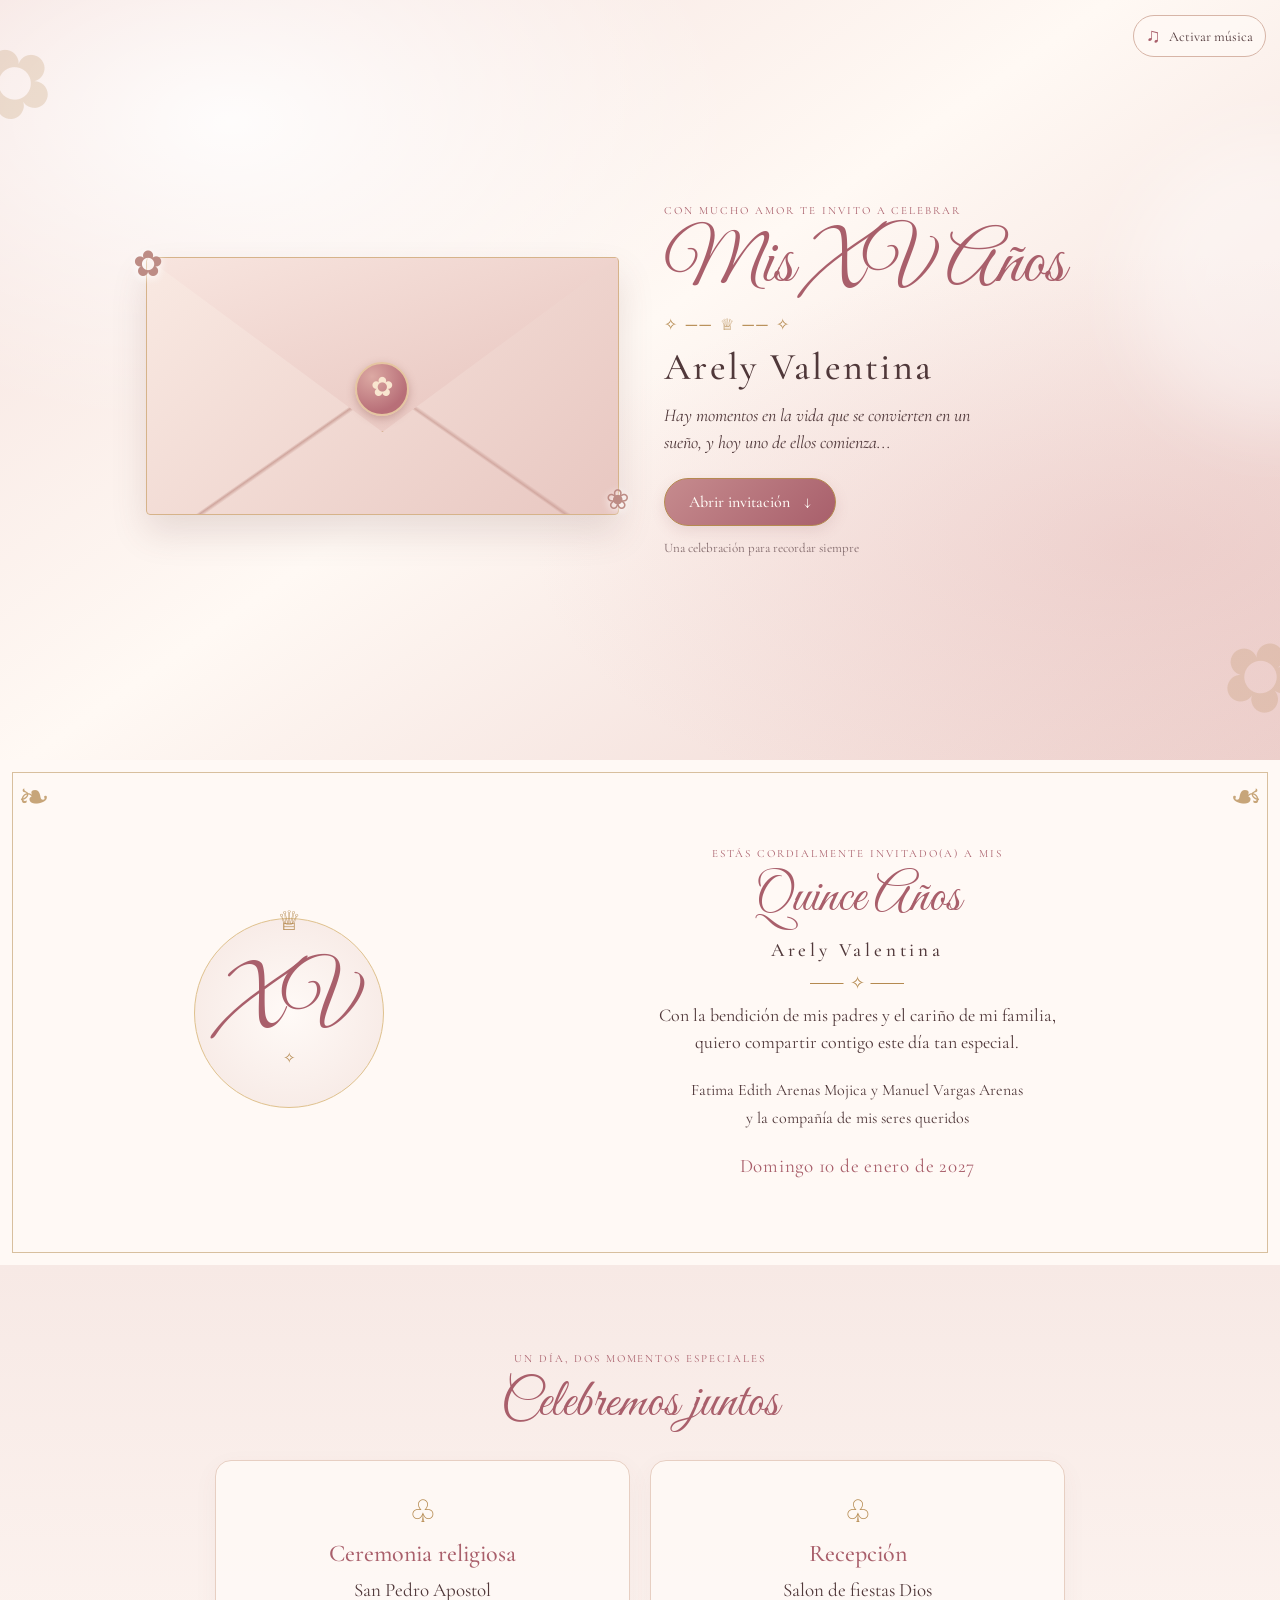
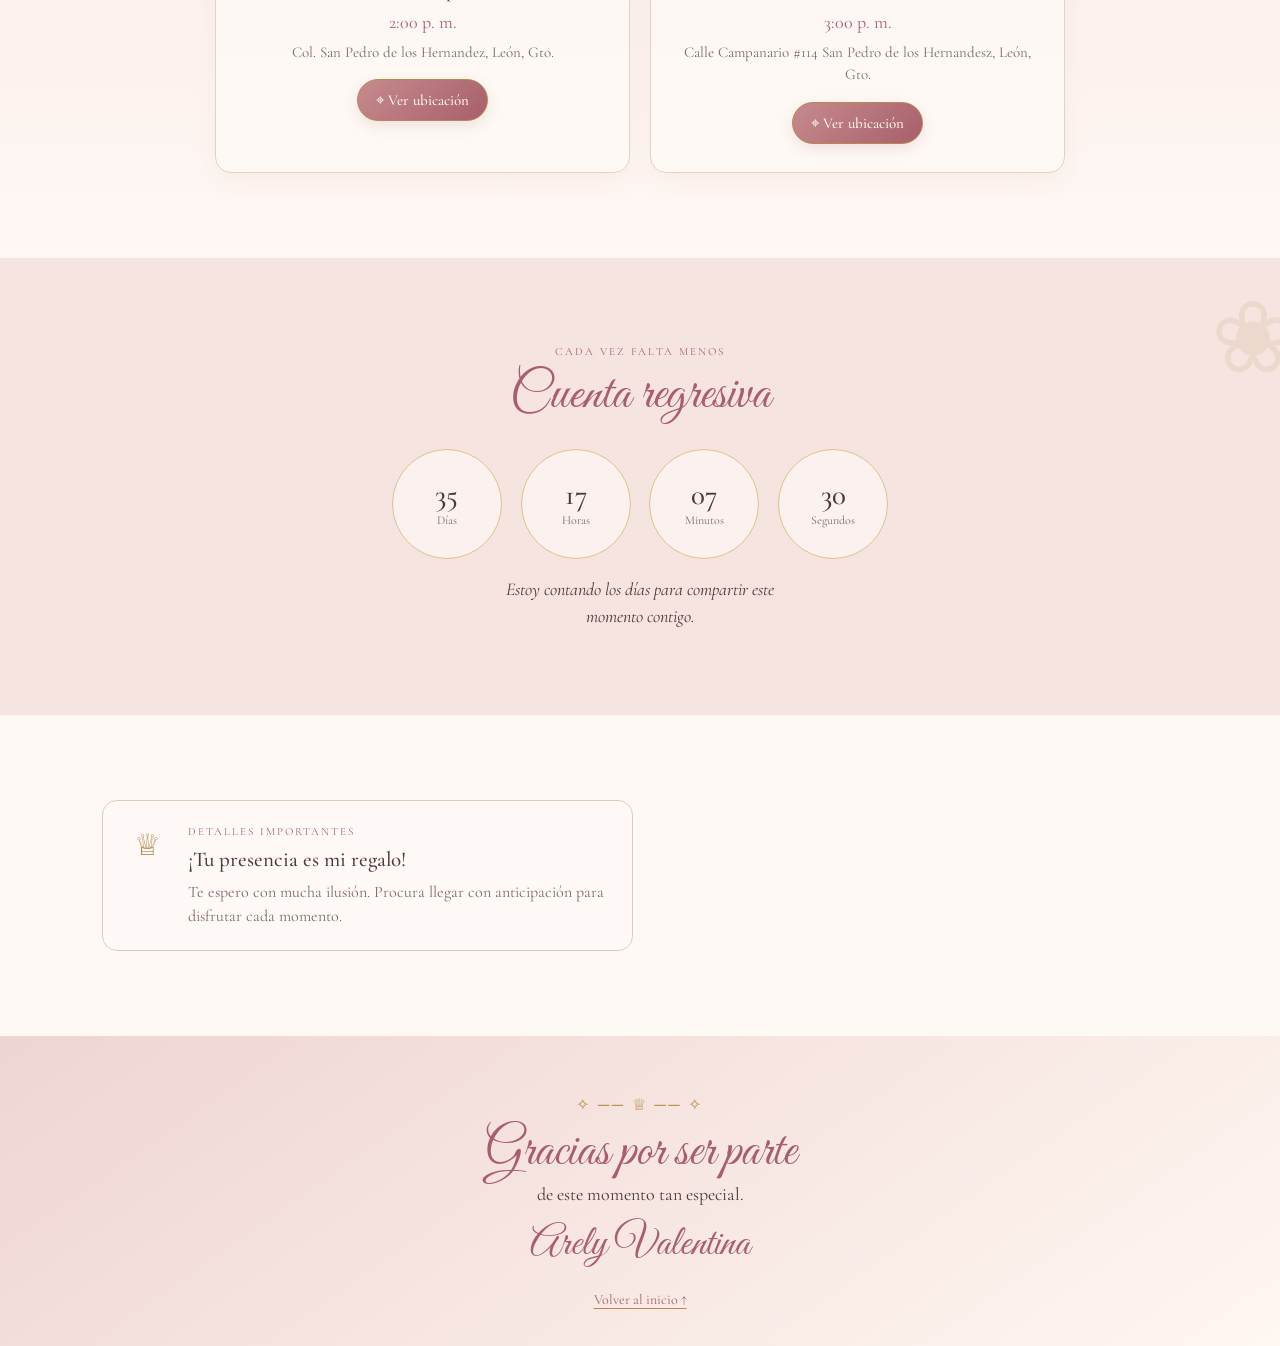
==== index.html @ 624e5a38 "xv arely1" ====
<!doctype html>
<html lang="es">
<head>
  <meta charset="utf-8">
  <meta name="viewport" content="width=device-width, initial-scale=1">
  <meta name="theme-color" content="#f7ece8">
  <meta name="description" content="Una invitación especial para celebrar mis XV años.">
  <title>Mis XV Años | Valentina</title>
  <link rel="preconnect" href="https://fonts.googleapis.com">
  <link rel="preconnect" href="https://fonts.gstatic.com" crossorigin>
  <link href="https://fonts.googleapis.com/css2?family=Cormorant+Garamond:wght@400;500;600&family=Great+Vibes&display=swap" rel="stylesheet">
  <link rel="stylesheet" href="styles.css">
</head>
<body>
  <main>
    <section class="hero" id="inicio">
      <div class="hero-glow"></div>
      <div class="envelope-wrap" aria-hidden="true">
        <div class="envelope">
          <div class="envelope-flap"></div>
          <div class="wax-seal">✿</div>
        </div>
        <span class="flower flower-one">✿</span>
        <span class="flower flower-two">❀</span>
      </div>

      <div class="hero-copy">
        <p class="eyebrow">CON MUCHO AMOR TE INVITO A CELEBRAR</p>
        <p class="script-title">Mis XV Años</p>
        <div class="ornament">✧ ── ♕ ── ✧</div>
        <h1 data-field="nombre">Arely Valentina</h1>
        <p class="intro">Hay momentos en la vida que se convierten en un sueño, y hoy uno de ellos comienza...</p>
        <button class="primary-button" id="openInvitation" type="button">Abrir invitación <span>↓</span></button>
        <p class="tiny-note">Una celebración para recordar siempre</p>
      </div>
      <button class="music-toggle" id="musicToggle" type="button" aria-pressed="false">
        <span class="music-icon" aria-hidden="true">♫</span>
        <span class="music-label">Activar música</span>
      </button>
      <audio id="invitationAudio" preload="none">
        <source src="assets/tu-sangre-en-mi-cuerpo.mp3" type="audio/mpeg">
      </audio>
    </section>

    <section class="invitation section-pad" id="invitacion">
      <div class="corner corner-left">❧</div><div class="corner corner-right">❧</div>
      <div class="monogram" aria-hidden="true"><span>XV</span><small>✧</small></div>
      <div class="invitation-copy">
        <p class="eyebrow">ESTÁS CORDIALMENTE INVITADO(A) A MIS</p>
        <p class="script-heading">Quince Años</p>
        <h2 data-field="nombre">Arely Valentina</h2>
        <div class="gold-line"></div>
        <p class="body-copy">Con la bendición de mis padres y el cariño de mi familia, quiero compartir contigo este día tan especial.</p>
        <p class="family-line"><span data-field="padres">Manuel Vargas Arenas y Fatima Edith Arenas Mojica</span></p>
        <p class="family-line">y la compañía de mis seres queridos</p>
        <p class="event-date" data-field="fechaLarga">Domingo 10 de enero de 2027</p>
      </div>
    </section>

    <section class="details section-pad" id="detalles">
      <p class="eyebrow">UN DÍA, DOS MOMENTOS ESPECIALES</p>
      <p class="script-heading">Celebremos juntos</p>
      <div class="detail-grid">
        <article class="detail-card">
          <div class="detail-icon" aria-hidden="true">♧</div>
          <h3>Ceremonia religiosa</h3>
          <p class="place-name" data-field="iglesia">San Pedro Apostol</p>
          <p class="detail-time" data-field="horaIglesia">2:00 p. m.</p>
          <p class="address" data-field="direccionIglesia">Col. San Pedro de los Hernández</p>
          <a class="map-button" data-map="iglesia" href="https://maps.google.com/" target="_blank" rel="noopener">⌖ Ver ubicación</a>
        </article>
        <div class="vertical-divider" aria-hidden="true"></div>
        <article class="detail-card">
          <div class="detail-icon" aria-hidden="true">♧</div>
          <h3>Recepción</h3>
          <p class="place-name" data-field="salon">Nombre del salón</p>
          <p class="detail-time" data-field="horaSalon">3:00 p. m.</p>
          <p class="address" data-field="direccionSalon">Calle Campanario #114 San Pedro de los Hernández</p>
          <a class="map-button" data-map="salon" href="https://maps.google.com/" target="_blank" rel="noopener">⌖ Ver ubicación</a>
        </article>
      </div>
    </section>

    <section class="countdown-section section-pad" id="cuenta">
      <div class="countdown-flower" aria-hidden="true">❀</div>
      <p class="eyebrow">CADA VEZ FALTA MENOS</p>
      <p class="script-heading">Cuenta regresiva</p>
      <div class="countdown" aria-label="Cuenta regresiva">
        <div><strong id="days">00</strong><span>Días</span></div>
        <div><strong id="hours">00</strong><span>Horas</span></div>
        <div><strong id="minutes">00</strong><span>Minutos</span></div>
        <div><strong id="seconds">00</strong><span>Segundos</span></div>
      </div>
      <p class="countdown-message" id="countdownMessage">Estoy contando los días para compartir este momento contigo.</p>
    </section>

    <section class="dress-code section-pad" id="importante">
      <div class="dress-card">
        <div class="dress-icon" aria-hidden="true">♕</div>
       
        <div>
          <p class="eyebrow">DETALLES IMPORTANTES</p>
          <h2>¡Tu presencia es mi regalo!</h2>
          <p>Te espero con mucha ilusión. Procura llegar con anticipación para disfrutar cada momento.</p>
        </div>
      </div>
    </section>

    <footer class="closing">
      <div class="ornament">✧ ── ♕ ── ✧</div>
      <p class="script-heading">Gracias por ser parte</p>
      <p>de este momento tan especial.</p>
      <p class="footer-name" data-field="nombre">Arely Valentina</p>
      <a href="#inicio" class="back-top">Volver al inicio ↑</a>
    </footer>
  </main>
  <script src="datos.js"></script>
  <script src="script.js"></script>
</body>
</html>
---- styles.css ----
:root {
  --pink: #c9858e;
  --pink-deep: #a95f6b;
  --pink-soft: #ead0ce;
  --cream: #fff9f5;
  --cream-deep: #f6e9e3;
  --ink: #50383a;
  --muted: #80686a;
  --gold: #b58a50;
  --gold-light: #dfc18d;
  --serif: "Cormorant Garamond", Georgia, serif;
  --script: "Great Vibes", cursive;
}
* { box-sizing: border-box; }
html { scroll-behavior: smooth; }
body {
  margin: 0; color: var(--ink); background: var(--cream);
  font-family: var(--serif); font-size: 18px; line-height: 1.5;
}
button, a { -webkit-tap-highlight-color: transparent; }
a { color: inherit; }
.hero {
  min-height: 760px; min-height: 100svh; position: relative; overflow: hidden;
  display: flex; flex-direction: column; align-items: center; justify-content: center;
  padding: 48px 22px 38px; text-align: center;
  background:
    radial-gradient(ellipse at 18% 16%, rgba(255,255,255,.88), transparent 34%),
    radial-gradient(ellipse at 90% 72%, rgba(220,166,166,.27), transparent 38%),
    linear-gradient(145deg, #f4dfdb 0%, #fff9f4 47%, #eed2ce 100%);
}
.hero::before, .hero::after {
  content: "✿"; position: absolute; color: rgba(181,138,80,.22);
  font-size: 95px; pointer-events: none;
}
.hero::before { top: 14px; left: -24px; transform: rotate(-25deg); }
.hero::after { right: -20px; bottom: 10px; transform: rotate(25deg); }
.hero-glow {
  position: absolute; width: 290px; height: 290px; border-radius: 50%;
  background: rgba(255,255,255,.4); filter: blur(35px); top: 18%; right: -140px;
}
.envelope-wrap { width: min(76vw, 310px); height: 175px; position: relative; margin: 0 auto 28px; }
.envelope {
  position: absolute; inset: 12px 0 0; border: 1px solid #d6b38a; border-radius: 4px;
  background: linear-gradient(135deg, #f9e9e2, #e8c7c1);
  box-shadow: 0 18px 35px rgba(107,64,64,.15);
}
.envelope::before {
  content: ""; position: absolute; inset: 0;
  background: linear-gradient(145deg, transparent 49.5%, rgba(190,139,130,.65) 50%, transparent 50.7%),
              linear-gradient(35deg, transparent 49.5%, rgba(190,139,130,.55) 50%, transparent 50.7%);
}
.envelope-flap {
  position: absolute; inset: 0 0 auto; height: 68%; clip-path: polygon(0 0,100% 0,50% 100%);
  background: linear-gradient(160deg,#f8e5df,#e6c2bc); border-bottom: 1px solid #d3ad8a;
}
.wax-seal {
  position: absolute; left: 50%; top: 51%; transform: translate(-50%,-50%);
  width: 54px; height: 54px; display: grid; place-items: center; border-radius: 50%;
  background: radial-gradient(circle at 30% 25%, #dca9a3, #b86f78 70%);
  color: #f9e6d0; border: 2px solid #e5c5a1; box-shadow: 0 3px 9px #95605b66;
  font-size: 27px; z-index: 2;
}
.flower { position: absolute; color: #bd8c85; text-shadow: 0 2px 8px #fff; }
.flower-one { top: -7px; left: -13px; font-size: 36px; }
.flower-two { bottom: -6px; right: -10px; font-size: 28px; }
.hero-copy { width: 100%; max-width: 480px; position: relative; z-index: 1; }
.eyebrow { font-size: 11px; letter-spacing: .18em; line-height: 1.7; margin: 0 0 8px; color: var(--pink-deep); }
.script-title { font: 400 clamp(46px, 14vw, 72px)/1.05 var(--script); color: var(--pink-deep); margin: 4px 0 0; }
.ornament { color: var(--gold); letter-spacing: .15em; font-size: 16px; margin: 9px 0; }
h1 { font: 500 clamp(26px, 8vw, 38px)/1.15 var(--serif); margin: 0 0 12px; letter-spacing: .06em; }
.intro { max-width: 330px; margin: 0 auto 22px; font-style: italic; font-size: 18px; }
.primary-button, .map-button {
  border: 1px solid var(--gold); color: #fffaf5; text-decoration: none;
  background: linear-gradient(135deg, #c68b8e, #a85f6b); border-radius: 999px;
  min-height: 48px; padding: 11px 24px; font: 500 16px var(--serif);
  box-shadow: 0 5px 14px rgba(155,92,100,.15); cursor: pointer;
}
.primary-button span { padding-left: 10px; }
.tiny-note { color: var(--muted); font-size: 13px; margin: 13px 0 0; }
.music-toggle {
  position: absolute; top: 15px; right: 14px; z-index: 2; display: flex; align-items: center; gap: 8px;
  background: rgba(255,249,245,.8); border: 1px solid #d7b5a7; border-radius: 999px;
  color: var(--ink); padding: 8px 12px; font: 14px var(--serif); cursor: pointer;
}
.music-icon { color: var(--pink-deep); font-size: 20px; }
.section-pad { padding: 62px 22px; }
.invitation { text-align: center; position: relative; overflow: hidden; background: var(--cream); }
.invitation::before {
  content: ""; position: absolute; inset: 12px; border: 1px solid rgba(181,138,80,.52); pointer-events: none;
}
.corner { position: absolute; color: var(--gold); font-size: 38px; opacity: .75; }
.corner-left { top: 10px; left: 18px; }
.corner-right { top: 10px; right: 18px; transform: scaleX(-1); }
.monogram {
  width: 145px; height: 145px; border: 1px solid var(--gold-light); border-radius: 50%;
  margin: 0 auto 28px; display: grid; place-content: center; position: relative;
  background: radial-gradient(circle, #fffaf7, #f5e6e1);
}
.monogram::before { content: "♕"; position: absolute; top: -17px; left: 50%; transform: translateX(-50%); color: var(--gold); font-size: 27px; }
.monogram span { font: 400 61px var(--script); color: var(--pink-deep); }
.monogram small { color: var(--gold); margin-top: -5px; }
.script-heading { font: 400 clamp(38px, 11vw, 52px)/1.05 var(--script); color: var(--pink-deep); margin: 4px 0 10px; }
.invitation h2 { margin: 0; font-size: 19px; letter-spacing: .2em; font-weight: 500; }
.gold-line { width: 94px; height: 1px; background: var(--gold); margin: 18px auto; position: relative; }
.gold-line::after { content: "✧"; position: absolute; top: -13px; left: 50%; transform: translateX(-50%); background: var(--cream); padding: 0 6px; color: var(--gold); }
.body-copy { max-width: 420px; margin: 0 auto 22px; }
.family-line { margin: 4px 0; font-size: 16px; }
.event-date { color: var(--pink-deep); font-size: 19px; letter-spacing: .04em; margin: 22px 0 0; }
.details { text-align: center; background: linear-gradient(180deg, #f7e9e5, #fff8f4); }
.details > .script-heading { margin-bottom: 28px; }
.detail-grid { display: grid; grid-template-columns: 1fr; gap: 24px; max-width: 560px; margin: auto; }
.detail-card { padding: 22px 16px; background: rgba(255,250,247,.82); border: 1px solid #e7cfc2; border-radius: 16px; box-shadow: 0 8px 24px rgba(115,73,69,.05); }
.detail-icon { font-size: 31px; color: var(--gold); margin-bottom: 4px; }
.detail-card h3 { font: 500 24px var(--serif); margin: 0 0 8px; color: var(--pink-deep); }
.place-name { font-size: 19px; margin: 0 0 3px; }
.detail-time { color: var(--pink-deep); margin: 4px 0; }
.address { font-size: 15px; color: var(--muted); margin: 5px 0 16px; }
.map-button { display: inline-flex; align-items: center; justify-content: center; min-height: 42px; padding: 8px 18px; font-size: 15px; }
.vertical-divider { display: none; }
.countdown-section { text-align: center; position: relative; overflow: hidden; background: #f5e4df; }
.countdown-flower { position: absolute; right: -15px; top: 8px; font-size: 100px; color: rgba(181,138,80,.13); }
.countdown { display: grid; grid-template-columns: repeat(4, minmax(0,1fr)); gap: 7px; max-width: 420px; margin: 25px auto 17px; }
.countdown div { border: 1px solid var(--gold-light); border-radius: 50%; aspect-ratio: 1 / 1; display: flex; flex-direction: column; align-items: center; justify-content: center; background: rgba(255,250,247,.65); }
.countdown strong { font-size: clamp(20px, 6vw, 29px); line-height: 1.1; font-weight: 500; }
.countdown span { font-size: 12px; color: var(--muted); }
.countdown-message { font-style: italic; max-width: 300px; margin: auto; }
.dress-code { display: grid; gap: 14px; background: var(--cream); }
.dress-card { display: grid; grid-template-columns: 54px 1fr; gap: 14px; padding: 22px 17px; border: 1px solid #e4c9bd; border-radius: 15px; background: #fffaf7; }
.dress-icon { color: var(--gold); font-size: 30px; display: grid; place-items: start center; }
.dress-card .eyebrow { margin-bottom: 2px; }
.dress-card h2 { font-size: 21px; font-weight: 500; margin: 0 0 5px; }
.dress-card p:last-child { margin: 0; font-size: 16px; color: var(--muted); }
.closing { padding: 48px 22px 34px; text-align: center; background: linear-gradient(145deg,#efd5d1,#fff7f2); }
.closing .script-heading { margin-bottom: 0; }
.closing > p:not(.script-heading) { margin: 0; }
.footer-name { font: 400 42px var(--script); color: var(--pink-deep); margin-top: 10px !important; }
.back-top { display: inline-block; margin-top: 18px; color: var(--pink-deep); font-size: 14px; text-decoration-color: var(--gold); text-underline-offset: 4px; }
:focus-visible { outline: 3px solid var(--gold); outline-offset: 3px; }
@media (min-width: 700px) {
  .hero { min-height: 760px; flex-direction: row; gap: 45px; text-align: left; padding: 70px max(6vw,35px); }
  .envelope-wrap { width: min(42vw, 430px); height: 270px; margin: 0; flex: 0 0 42%; }
  .hero-copy { max-width: 470px; }
  .intro { margin-left: 0; }
  .section-pad { padding: 85px 7vw; }
  .invitation { display: grid; grid-template-columns: .75fr 1.25fr; align-items: center; gap: 35px; }
  .monogram { width: 190px; height: 190px; margin: 0 auto; }
  .monogram span { font-size: 78px; }
  .detail-grid { grid-template-columns: 1fr 1fr; gap: 20px; max-width: 850px; }
  .detail-card { padding: 28px 20px; }
  .dress-code { grid-template-columns: 1fr 1fr; padding-left: 8vw; padding-right: 8vw; }
  .countdown { max-width: 500px; gap: 15px; }
  .countdown div { max-width: 110px; justify-self: center; width: 100%; }
}
@media (prefers-reduced-motion: no-preference) {
  .envelope { animation: float 4s ease-in-out infinite; }
  @keyframes float { 0%,100% { transform: translateY(0); } 50% { transform: translateY(-5px); } }
}
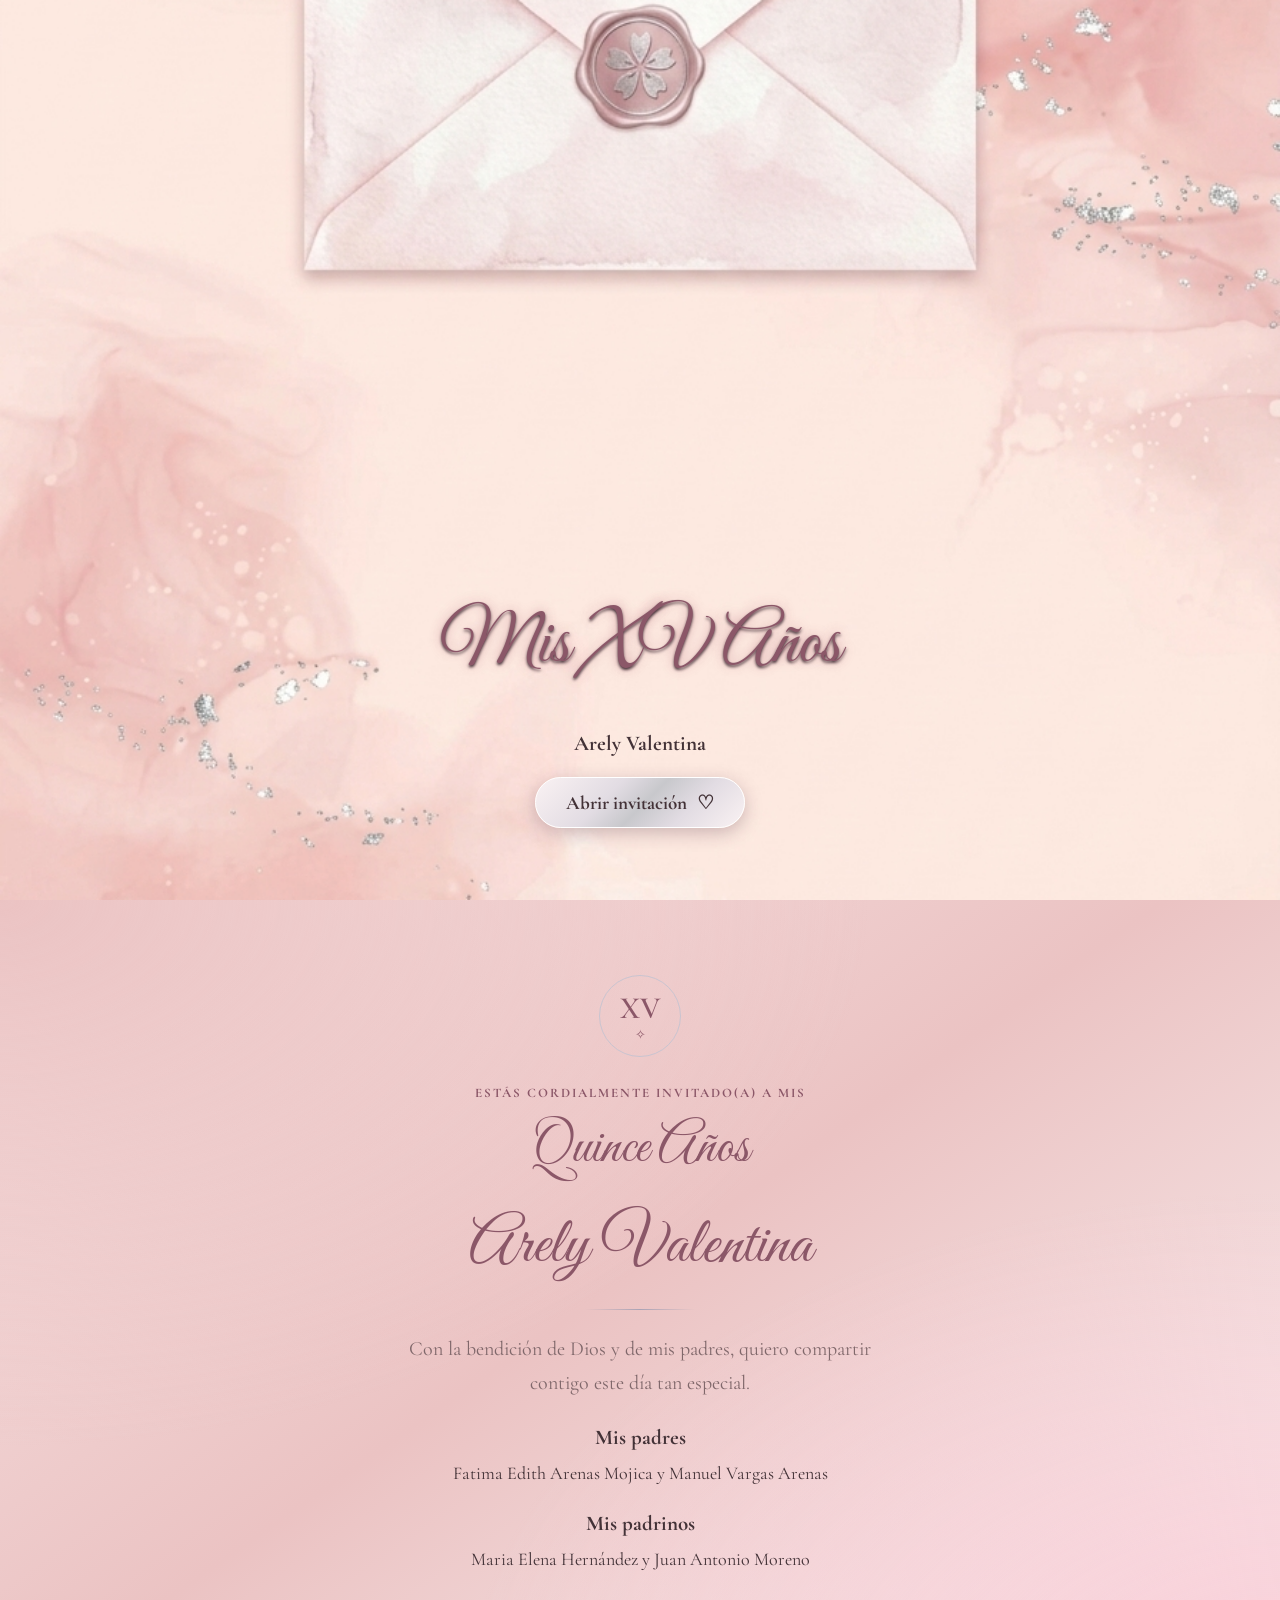
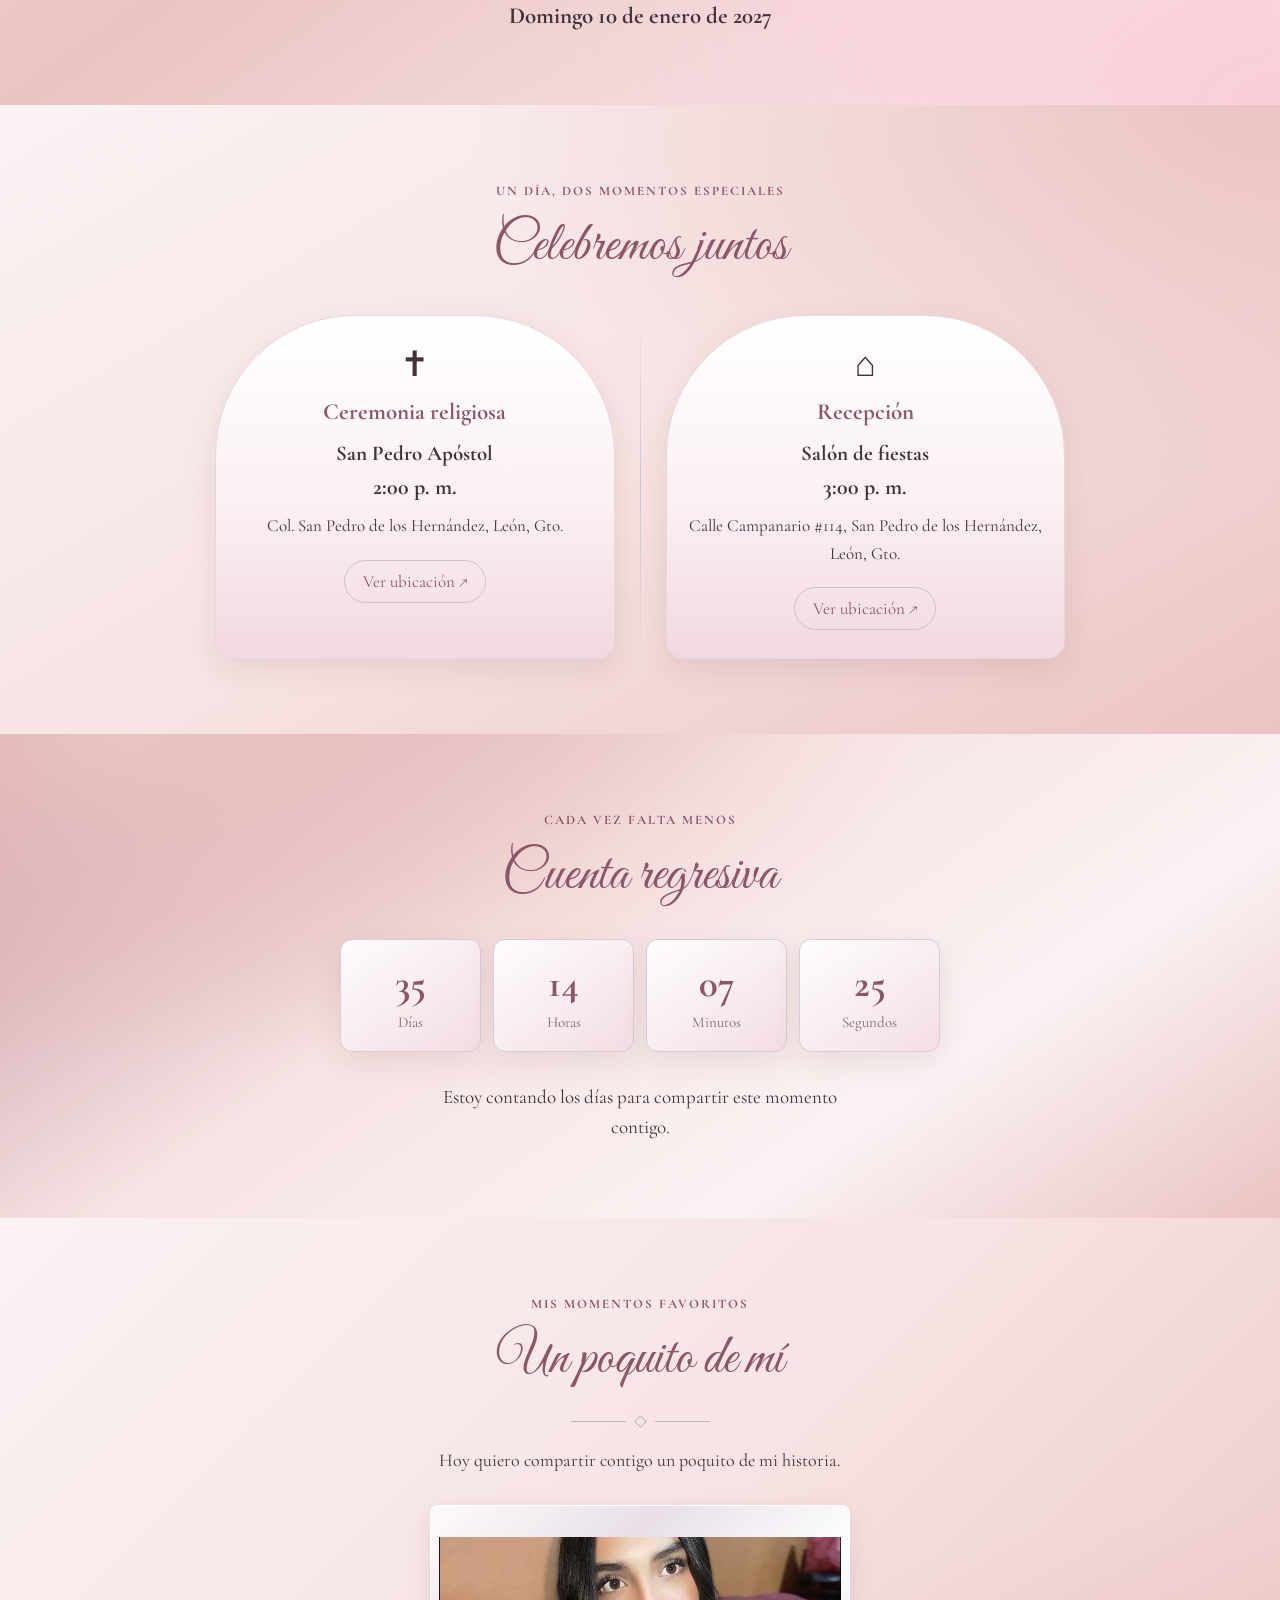
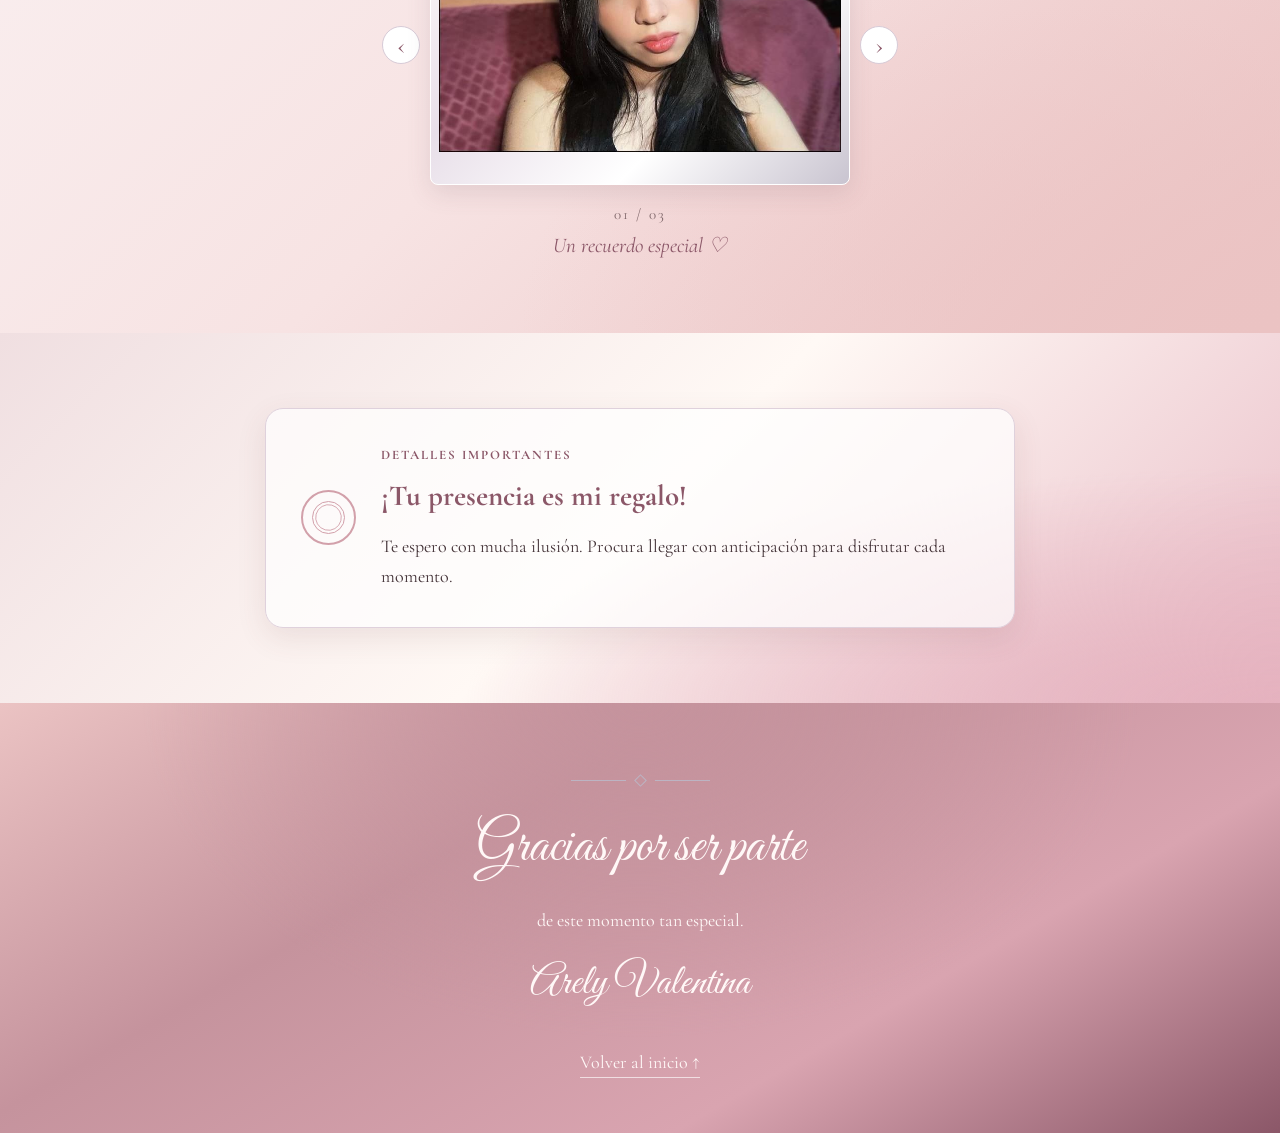
==== commit 30c7ecc3: "version final" ====
--- a/index.html
+++ b/index.html
@@ -1,120 +1,286 @@
-<!doctype html>
+
+<!DOCTYPE html>
 <html lang="es">
 <head>
-  <meta charset="utf-8">
+  <meta charset="UTF-8">
   <meta name="viewport" content="width=device-width, initial-scale=1">
-  <meta name="theme-color" content="#f7ece8">
-  <meta name="description" content="Una invitación especial para celebrar mis XV años.">
-  <title>Mis XV Años | Valentina</title>
+  <meta name="theme-color" content="#F8E5E3">
+  <meta name="description" content="Una invitación especial para celebrar los XV años de Arely Valentina.">
+
+  <title>Mis XV Años | Arely Valentina</title>
+
   <link rel="preconnect" href="https://fonts.googleapis.com">
   <link rel="preconnect" href="https://fonts.gstatic.com" crossorigin>
-  <link href="https://fonts.googleapis.com/css2?family=Cormorant+Garamond:wght@400;500;600&family=Great+Vibes&display=swap" rel="stylesheet">
+  <link href="https://fonts.googleapis.com/css2?family=Cormorant+Garamond:wght@400;500;600;700&family=Great+Vibes&display=swap" rel="stylesheet">
+
   <link rel="stylesheet" href="styles.css">
 </head>
+
 <body>
-  <main>
-    <section class="hero" id="inicio">
-      <div class="hero-glow"></div>
-      <div class="envelope-wrap" aria-hidden="true">
-        <div class="envelope">
-          <div class="envelope-flap"></div>
-          <div class="wax-seal">✿</div>
-        </div>
-        <span class="flower flower-one">✿</span>
-        <span class="flower flower-two">❀</span>
-      </div>
-
-      <div class="hero-copy">
-        <p class="eyebrow">CON MUCHO AMOR TE INVITO A CELEBRAR</p>
-        <p class="script-title">Mis XV Años</p>
-        <div class="ornament">✧ ── ♕ ── ✧</div>
-        <h1 data-field="nombre">Arely Valentina</h1>
-        <p class="intro">Hay momentos en la vida que se convierten en un sueño, y hoy uno de ellos comienza...</p>
-        <button class="primary-button" id="openInvitation" type="button">Abrir invitación <span>↓</span></button>
-        <p class="tiny-note">Una celebración para recordar siempre</p>
-      </div>
-      <button class="music-toggle" id="musicToggle" type="button" aria-pressed="false">
-        <span class="music-icon" aria-hidden="true">♫</span>
-        <span class="music-label">Activar música</span>
+<main>
+
+  <!-- PORTADA -->
+  <section class="hero" id="inicio">
+
+    <div class="contenido-portada">
+      <h5 class="portada-titulo">Mis XV Años</h5>
+<h3 class="portada-nombre">Arely Valentina</h3>
+      <button
+        class="open-invitation"
+        id="openInvitation"
+        type="button"
+      >
+        Abrir invitación <span aria-hidden="true">♡</span>
       </button>
-      <audio id="invitationAudio" preload="none">
-        <source src="assets/tu-sangre-en-mi-cuerpo.mp3" type="audio/mpeg">
-      </audio>
-    </section>
-
-    <section class="invitation section-pad" id="invitacion">
-      <div class="corner corner-left">❧</div><div class="corner corner-right">❧</div>
-      <div class="monogram" aria-hidden="true"><span>XV</span><small>✧</small></div>
-      <div class="invitation-copy">
-        <p class="eyebrow">ESTÁS CORDIALMENTE INVITADO(A) A MIS</p>
-        <p class="script-heading">Quince Años</p>
-        <h2 data-field="nombre">Arely Valentina</h2>
-        <div class="gold-line"></div>
-        <p class="body-copy">Con la bendición de mis padres y el cariño de mi familia, quiero compartir contigo este día tan especial.</p>
-        <p class="family-line"><span data-field="padres">Manuel Vargas Arenas y Fatima Edith Arenas Mojica</span></p>
-        <p class="family-line">y la compañía de mis seres queridos</p>
-        <p class="event-date" data-field="fechaLarga">Domingo 10 de enero de 2027</p>
-      </div>
-    </section>
-
-    <section class="details section-pad" id="detalles">
-      <p class="eyebrow">UN DÍA, DOS MOMENTOS ESPECIALES</p>
-      <p class="script-heading">Celebremos juntos</p>
-      <div class="detail-grid">
-        <article class="detail-card">
-          <div class="detail-icon" aria-hidden="true">♧</div>
-          <h3>Ceremonia religiosa</h3>
-          <p class="place-name" data-field="iglesia">San Pedro Apostol</p>
-          <p class="detail-time" data-field="horaIglesia">2:00 p. m.</p>
-          <p class="address" data-field="direccionIglesia">Col. San Pedro de los Hernández</p>
-          <a class="map-button" data-map="iglesia" href="https://maps.google.com/" target="_blank" rel="noopener">⌖ Ver ubicación</a>
-        </article>
-        <div class="vertical-divider" aria-hidden="true"></div>
-        <article class="detail-card">
-          <div class="detail-icon" aria-hidden="true">♧</div>
-          <h3>Recepción</h3>
-          <p class="place-name" data-field="salon">Nombre del salón</p>
-          <p class="detail-time" data-field="horaSalon">3:00 p. m.</p>
-          <p class="address" data-field="direccionSalon">Calle Campanario #114 San Pedro de los Hernández</p>
-          <a class="map-button" data-map="salon" href="https://maps.google.com/" target="_blank" rel="noopener">⌖ Ver ubicación</a>
-        </article>
-      </div>
-    </section>
-
-    <section class="countdown-section section-pad" id="cuenta">
-      <div class="countdown-flower" aria-hidden="true">❀</div>
-      <p class="eyebrow">CADA VEZ FALTA MENOS</p>
-      <p class="script-heading">Cuenta regresiva</p>
-      <div class="countdown" aria-label="Cuenta regresiva">
-        <div><strong id="days">00</strong><span>Días</span></div>
-        <div><strong id="hours">00</strong><span>Horas</span></div>
-        <div><strong id="minutes">00</strong><span>Minutos</span></div>
-        <div><strong id="seconds">00</strong><span>Segundos</span></div>
-      </div>
-      <p class="countdown-message" id="countdownMessage">Estoy contando los días para compartir este momento contigo.</p>
-    </section>
-
-    <section class="dress-code section-pad" id="importante">
-      <div class="dress-card">
-        <div class="dress-icon" aria-hidden="true">♕</div>
-       
-        <div>
-          <p class="eyebrow">DETALLES IMPORTANTES</p>
-          <h2>¡Tu presencia es mi regalo!</h2>
-          <p>Te espero con mucha ilusión. Procura llegar con anticipación para disfrutar cada momento.</p>
-        </div>
-      </div>
-    </section>
-
-    <footer class="closing">
-      <div class="ornament">✧ ── ♕ ── ✧</div>
-      <p class="script-heading">Gracias por ser parte</p>
-      <p>de este momento tan especial.</p>
-      <p class="footer-name" data-field="nombre">Arely Valentina</p>
-      <a href="#inicio" class="back-top">Volver al inicio ↑</a>
-    </footer>
-  </main>
-  <script src="datos.js"></script>
-  <script src="script.js"></script>
+    </div>
+
+  </section>
+
+  <!-- INVITACIÓN -->
+  <section class="invitation section-pad" id="invitacion">
+
+    <div class="invitation-copy">
+
+      <div class="monogram" aria-hidden="true">
+        <span>XV</span>
+        <small>✧</small>
+      </div>
+
+      <p class="eyebrow">ESTÁS CORDIALMENTE INVITADO(A) A MIS</p>
+
+      <p class="script-heading">Quince Años</p>
+
+      <h2 data-field="nombre">Arely Valentina</h2>
+
+      <div class="silver-line"></div>
+
+      <p class="body-copy">
+        Con la bendición de Dios y de mis padres,
+        quiero compartir contigo este día tan especial.
+      </p>
+
+      <div class="family-line">
+        <h3>Mis padres</h3>
+
+        <p data-field="padres">
+          Fatima Edith Arenas Mojica y Manuel Vargas Arenas
+        </p>
+
+        <h3>Mis padrinos</h3>
+
+        <p data-field="padrinos">
+          Maria Elena Hernández y Juan Antonio Moreno
+        </p>
+      </div>
+
+      <p class="event-date" data-field="fechaLarga">
+        Domingo 10 de enero de 2027
+      </p>
+
+    </div>
+  </section>
+
+  <!-- DETALLES DEL EVENTO -->
+  <section class="details section-pad" id="detalles">
+
+    <p class="eyebrow">UN DÍA, DOS MOMENTOS ESPECIALES</p>
+    <p class="script-heading">Celebremos juntos</p>
+
+    <div class="detail-grid">
+
+      <article class="detail-card">
+        <span class="detail-icon" aria-hidden="true">✝</span>
+
+        <h3>Ceremonia religiosa</h3>
+
+        <p class="place-name" data-field="iglesia">
+          San Pedro Apóstol
+        </p>
+
+        <p class="detail-time" data-field="horaIglesia">
+          2:00 p. m.
+        </p>
+
+        <p class="address" data-field="direccionIglesia">
+          Col. San Pedro de los Hernández, León, Gto.
+        </p>
+
+        <a
+          class="map-button"
+          data-map="iglesia"
+          href="https://maps.google.com/"
+          target="_blank"
+          rel="noopener noreferrer"
+        >
+          Ver ubicación ↗
+        </a>
+      </article>
+
+      <div class="vertical-divider" aria-hidden="true"></div>
+
+      <article class="detail-card">
+        <span class="detail-icon" aria-hidden="true">⌂</span>
+
+        <h3>Recepción</h3>
+
+        <p class="place-name" data-field="salon">
+          Salón de fiestas Dios
+        </p>
+
+        <p class="detail-time" data-field="horaSalon">
+          3:00 p. m.
+        </p>
+
+        <p class="address" data-field="direccionSalon">
+          Calle Campanario #114, San Pedro de los Hernández, León, Gto.
+        </p>
+
+        <a
+          class="map-button"
+          data-map="salon"
+          href="https://maps.google.com/"
+          target="_blank"
+          rel="noopener noreferrer"
+        >
+          Ver ubicación ↗
+        </a>
+      </article>
+
+    </div>
+  </section>
+
+  <!-- CUENTA REGRESIVA -->
+  <section class="countdown-section section-pad" id="cuenta">
+
+    <p class="eyebrow">CADA VEZ FALTA MENOS</p>
+    <p class="script-heading">Cuenta regresiva</p>
+
+    <div class="countdown" aria-label="Cuenta regresiva">
+
+      <div>
+        <strong id="days">00</strong>
+        <span>Días</span>
+      </div>
+
+      <div>
+        <strong id="hours">00</strong>
+        <span>Horas</span>
+      </div>
+
+      <div>
+        <strong id="minutes">00</strong>
+        <span>Minutos</span>
+      </div>
+
+      <div>
+        <strong id="seconds">00</strong>
+        <span>Segundos</span>
+      </div>
+
+    </div>
+
+    <p class="countdown-message" id="countdownMessage">
+      Estoy contando los días para compartir este momento contigo.
+    </p>
+  </section>
+
+  <!-- GALERÍA -->
+  <section class="gallery-section section-pad" id="galeria">
+
+    <p class="eyebrow">MIS MOMENTOS FAVORITOS</p>
+    <h2 class="script-heading">Un poquito de mí</h2>
+
+    <div class="gallery-ornament" aria-hidden="true">
+      <span></span>
+      <i></i>
+      <span></span>
+    </div>
+
+    <p class="gallery-description">
+      Hoy quiero compartir contigo un poquito de mi historia.
+    </p>
+
+    <div class="gallery-carousel">
+
+      <button
+        class="gallery-arrow"
+        id="gallery-prev"
+        type="button"
+        aria-label="Foto anterior"
+      >‹</button>
+
+      <div class="gallery-frame horizontal-photo" id="gallery-frame">
+        <img
+          id="gallery-photo"
+          src="assets/foto1.jpg"
+          alt="Fotografía de Arely"
+        >
+      </div>
+
+      <button
+        class="gallery-arrow"
+        id="gallery-next"
+        type="button"
+        aria-label="Foto siguiente"
+      >›</button>
+
+    </div>
+
+    <p class="gallery-counter" id="gallery-counter">01 / 03</p>
+
+    <p class="gallery-caption" id="gallery-caption">
+      Un recuerdo especial ♡
+    </p>
+
+  </section>
+
+  <!-- MENSAJE FINAL -->
+  <section class="dress-code section-pad" id="importante">
+
+    <div class="dress-card">
+      <div class="dress-flower" aria-hidden="true"></div>
+
+      <div>
+        <p class="eyebrow">DETALLES IMPORTANTES</p>
+
+        <h2>¡Tu presencia es mi regalo!</h2>
+
+        <p>
+          Te espero con mucha ilusión. Procura llegar con anticipación
+          para disfrutar cada momento.
+        </p>
+      </div>
+    </div>
+  </section>
+
+  <!-- CIERRE -->
+  <footer class="closing">
+
+    <div class="ornament" aria-hidden="true">
+      <span></span>
+      <i></i>
+      <span></span>
+    </div>
+
+    <p class="script-heading">Gracias por ser parte</p>
+    <p>de este momento tan especial.</p>
+
+    <p class="footer-name" data-field="nombre">
+      Arely Valentina
+    </p>
+
+<a href="#inicio" class="back-top">Volver al inicio ↑</a>
+  </footer>
+
+</main>
+
+<!-- MÚSICA: SIN BOTÓN -->
+<audio id="invitationAudio" preload="auto" loop>
+  <source src="assets/Angela Aguilar y Pepe Aguilar - Tu Sangre En Mi Cuerpo KARAOKE.mp3" type="audio/mpeg">
+</audio>
+
+<script src="datos.js"></script>
+<script src="script.js"></script>
+
 </body>
 </html>
--- a/styles.css
+++ b/styles.css
@@ -1,157 +1,864 @@
+
+/* ==============================
+   CONFIGURACIÓN GENERAL
+============================== */
+
 :root {
-  --pink: #c9858e;
-  --pink-deep: #a95f6b;
-  --pink-soft: #ead0ce;
-  --cream: #fff9f5;
-  --cream-deep: #f6e9e3;
-  --ink: #50383a;
-  --muted: #80686a;
-  --gold: #b58a50;
-  --gold-light: #dfc18d;
-  --serif: "Cormorant Garamond", Georgia, serif;
-  --script: "Great Vibes", cursive;
-}
-* { box-sizing: border-box; }
-html { scroll-behavior: smooth; }
+  --color-titulo: #8B5768;       /* Malva del título */
+  --color-sello: #C5939D;        /* Rosa palo */
+  --color-fondo-base: #F7E3E3;   /* Rosa rubor claro */
+  --color-fondo-acento: #EBC3C3; /* Rosa pastel acuarela */
+  --color-sobre: #FAF2F3;        /* Blanco perlado */
+  --color-boton: #E2DCE3;        /* Lila grisáceo */
+  --color-texto: #433237;        /* Café oscuro */
+  --color-plata: #C8C8CC;        /* Plata */
+
+  --pink: var(--color-sello);
+  --pink-deep: var(--color-titulo);
+  --pink-soft: var(--color-fondo-acento);
+  --cream: #F8E5E3;
+  --cream-deep: var(--color-sobre);
+  --ink: var(--color-texto);
+  --muted: #80686B;
+  --silver: var(--color-plata);
+  --silver-light: var(--color-boton);
+  --white: #FFFFFF;
+  --shadow: 0 10px 30px #6d41401c;
+}
+
+
+* {
+  box-sizing: border-box;
+}
+
+html {
+  scroll-behavior: smooth;
+}
+
 body {
-  margin: 0; color: var(--ink); background: var(--cream);
-  font-family: var(--serif); font-size: 18px; line-height: 1.5;
-}
-button, a { -webkit-tap-highlight-color: transparent; }
-a { color: inherit; }
+  margin: 0;
+color: var(--ink);
+background: var(--cream);
+  font-family: "Cormorant Garamond", serif;
+  font-size: 18px;
+}
+
+button,
+a {
+  -webkit-tap-highlight-color: transparent;
+}
+
+button {
+  font-family: inherit;
+}
+
+img {
+  max-width: 100%;
+}
+
+.section-pad {
+  padding: 75px 22px;
+}
+
+.eyebrow {
+  margin: 0 0 12px;
+  color: var(--pink-deep);
+  font-family: "Cormorant Garamond", serif;
+  font-size: 13px;
+  font-weight: 700;
+  letter-spacing: 2px;
+  line-height: 1.7;
+}
+
+.script-heading {
+  margin: 0 0 24px;
+  color: var(--pink-deep);
+  font-family: "Great Vibes", cursive;
+  font-size: clamp(38px, 8vw, 55px);
+  font-weight: 400;
+  line-height: 1.2;
+}
+
+h2,
+h3,
+p {
+  overflow-wrap: anywhere;
+}
+
+/* ==============================
+   PORTADA
+============================== */
+
 .hero {
-  min-height: 760px; min-height: 100svh; position: relative; overflow: hidden;
-  display: flex; flex-direction: column; align-items: center; justify-content: center;
-  padding: 48px 22px 38px; text-align: center;
+  position: relative;
+  width: 100%;
+  min-height: 100vh;
+  min-height: 100svh;
+  overflow: hidden;
+
+  display: flex;
+  align-items: stretch;
+  justify-content: center;
+
+  padding: 0;
+
+background-color: var(--color-fondo-base);  background-image:
+    url("assets/Gemini_Generated_Image_9i8h809i8h809i8h.jpg");
+  background-size: cover;
+  background-position: center;
+  background-repeat: no-repeat;
+}
+
+/* Título y botón en la parte inferior de la imagen */
+
+.contenido-portada {
+  position: absolute;
+  z-index: 2;
+
+  left: 0;
+  right: 0;
+  bottom: 8%;
+
+  width: 100%;
+  padding: 0 16px;
+
+  display: flex;
+  flex-direction: column;
+  align-items: center;
+  text-align: center;
+}
+.portada-titulo {
+  margin: 0 0 10px;
+  color: var(--color-titulo);
+  font-family: "Great Vibes", cursive;
+  font-size: clamp(44px, 12vw, 72px);
+  font-weight: 400;
+  line-height: 1.1;
+
+  position: relative;
+  top: -15px;
+
+  text-shadow:
+    0 2px 3px #48333b,
+    0 0 12px #a2435870;
+}
+.open-invitation {
+  display: inline-flex;
+  align-items: center;
+  justify-content: center;
+  gap: 10px;
+
+  min-width: 210px;
+  padding: 13px 27px;
+
+  border: 1px solid #ffffff;
+  border-radius: 35px;
+
+  background: linear-gradient(
+  135deg,
+  #FAF2F3 0%,
+  #E2DCE3 35%,
+  #C8C8CC 52%,
+  #E2DCE3 72%,
+  #FAF2F3 100%
+);
+.portada-nombre {
+  font-size: clamp(38px, 10vw, 60px);
+  margin: 0 0 20px;
+  line-height: 1.1;
+}
+
+color: var(--color-texto);
+  font-size: 19px;
+  font-weight: 700;
+
+  box-shadow: 0 5px 18px #4c263b45;
+  cursor: pointer;
+
+  transition: transform 0.25s ease;
+}
+
+.open-invitation:hover {
+  transform: translateY(-2px);
+}
+
+.hero.portada-oculta {
+  display: none;
+}
+
+/* ==============================
+   INVITACIÓN PERSONAL
+============================== */
+/* ==============================
+   INVITACIÓN PERSONAL
+============================== */
+
+.invitation {
+  position: relative;
+  overflow: hidden;
+  text-align: center;
+
   background:
-    radial-gradient(ellipse at 18% 16%, rgba(255,255,255,.88), transparent 34%),
-    radial-gradient(ellipse at 90% 72%, rgba(220,166,166,.27), transparent 38%),
-    linear-gradient(145deg, #f4dfdb 0%, #fff9f4 47%, #eed2ce 100%);
-}
-.hero::before, .hero::after {
-  content: "✿"; position: absolute; color: rgba(181,138,80,.22);
-  font-size: 95px; pointer-events: none;
-}
-.hero::before { top: 14px; left: -24px; transform: rotate(-25deg); }
-.hero::after { right: -20px; bottom: 10px; transform: rotate(25deg); }
-.hero-glow {
-  position: absolute; width: 290px; height: 290px; border-radius: 50%;
-  background: rgba(255,255,255,.4); filter: blur(35px); top: 18%; right: -140px;
-}
-.envelope-wrap { width: min(76vw, 310px); height: 175px; position: relative; margin: 0 auto 28px; }
-.envelope {
-  position: absolute; inset: 12px 0 0; border: 1px solid #d6b38a; border-radius: 4px;
-  background: linear-gradient(135deg, #f9e9e2, #e8c7c1);
-  box-shadow: 0 18px 35px rgba(107,64,64,.15);
-}
-.envelope::before {
-  content: ""; position: absolute; inset: 0;
-  background: linear-gradient(145deg, transparent 49.5%, rgba(190,139,130,.65) 50%, transparent 50.7%),
-              linear-gradient(35deg, transparent 49.5%, rgba(190,139,130,.55) 50%, transparent 50.7%);
-}
-.envelope-flap {
-  position: absolute; inset: 0 0 auto; height: 68%; clip-path: polygon(0 0,100% 0,50% 100%);
-  background: linear-gradient(160deg,#f8e5df,#e6c2bc); border-bottom: 1px solid #d3ad8a;
-}
-.wax-seal {
-  position: absolute; left: 50%; top: 51%; transform: translate(-50%,-50%);
-  width: 54px; height: 54px; display: grid; place-items: center; border-radius: 50%;
-  background: radial-gradient(circle at 30% 25%, #dca9a3, #b86f78 70%);
-  color: #f9e6d0; border: 2px solid #e5c5a1; box-shadow: 0 3px 9px #95605b66;
-  font-size: 27px; z-index: 2;
-}
-.flower { position: absolute; color: #bd8c85; text-shadow: 0 2px 8px #fff; }
-.flower-one { top: -7px; left: -13px; font-size: 36px; }
-.flower-two { bottom: -6px; right: -10px; font-size: 28px; }
-.hero-copy { width: 100%; max-width: 480px; position: relative; z-index: 1; }
-.eyebrow { font-size: 11px; letter-spacing: .18em; line-height: 1.7; margin: 0 0 8px; color: var(--pink-deep); }
-.script-title { font: 400 clamp(46px, 14vw, 72px)/1.05 var(--script); color: var(--pink-deep); margin: 4px 0 0; }
-.ornament { color: var(--gold); letter-spacing: .15em; font-size: 16px; margin: 9px 0; }
-h1 { font: 500 clamp(26px, 8vw, 38px)/1.15 var(--serif); margin: 0 0 12px; letter-spacing: .06em; }
-.intro { max-width: 330px; margin: 0 auto 22px; font-style: italic; font-size: 18px; }
-.primary-button, .map-button {
-  border: 1px solid var(--gold); color: #fffaf5; text-decoration: none;
-  background: linear-gradient(135deg, #c68b8e, #a85f6b); border-radius: 999px;
-  min-height: 48px; padding: 11px 24px; font: 500 16px var(--serif);
-  box-shadow: 0 5px 14px rgba(155,92,100,.15); cursor: pointer;
-}
-.primary-button span { padding-left: 10px; }
-.tiny-note { color: var(--muted); font-size: 13px; margin: 13px 0 0; }
+  radial-gradient(
+    ellipse at 0% 0%,
+    #EBC3C3 0%,
+    transparent 48%
+  ),
+  radial-gradient(
+    ellipse at 100% 100%,
+    #f9cdd7 0%,
+    transparent 45%
+  ),
+  linear-gradient(
+    145deg,
+    #F7E3E3 0%,
+    #EBC3C3 48%,
+    #FAF2F3 100%
+  );
+}
+
+.invitation-copy {
+  position: relative;
+  z-index: 1;
+  width: 100%;
+  max-width: 650px;
+  margin: 0 auto;
+}
+
+.monogram {
+  width: 82px;
+  height: 82px;
+  margin: 0 auto 25px;
+
+  display: flex;
+  flex-direction: column;
+  align-items: center;
+  justify-content: center;
+
+  border: 1px solid #c9c4d0;
+  border-radius: 50%;
+
+  color: var(--pink-deep);
+}
+
+.monogram span {
+  font-size: 31px;
+  font-weight: 600;
+}
+
+.monogram small {
+  font-size: 13px;
+}
+
+.invitation h2 {
+  margin: 10px 0 18px;
+  color: var(--pink-deep);
+  font-family: "Great Vibes", cursive;
+  font-size: clamp(42px, 9vw, 65px);
+  font-weight: 400;
+}
+
+.silver-line {
+  width: 110px;
+  height: 1px;
+  margin: 22px auto;
+
+  background: linear-gradient(
+    to right,
+    transparent,
+    #aaa3b5,
+    transparent
+  );
+}
+
+.body-copy {
+  max-width: 490px;
+  margin: 0 auto 25px;
+  color: var(--muted);
+  font-size: 20px;
+  line-height: 1.7;
+}
+
+.family-line {
+  margin: 25px auto;
+}
+
+.family-line h3 {
+  margin: 22px 0 8px;
+  color:#433237;
+  font-size: 21px;
+  font-weight: 700;
+}
+
+.family-line p {
+  margin: 0 auto;
+  line-height: 1.7;
+}
+
+.event-date {
+  margin: 28px 0 0;
+  color:#433237;
+  font-size: 23px;
+  font-weight: 700;
+}
+
+/* ==============================
+   DETALLES DEL EVENTO
+============================== */
+
+.details {
+  text-align: center;
+
+background:
+  radial-gradient(
+    ellipse at 100% 0%,
+    #EBC3C3 0%,
+    transparent 45%
+  ),
+  linear-gradient(
+    150deg,
+    #FAF2F3 0%,
+    #F7E3E3 52%,
+    #EBC3C3 100%
+  );
+}
+
+.detail-grid {
+  width: 100%;
+  max-width: 850px;
+  margin: 35px auto 0;
+
+  display: grid;
+  grid-template-columns: 1fr auto 1fr;
+  align-items: stretch;
+  gap: 25px;
+}
+
+.detail-card {
+  padding: 28px 18px;
+
+  border: 1px solid #e4d8df;
+  border-radius: 140px 140px 18px 18px;
+
+  background: linear-gradient(
+    180deg,
+    #ffffff 0%,
+    #fbf0f2 55%,
+    #f1d9df 100%
+  );
+
+  box-shadow: var(--shadow);
+}
+
+.detail-icon {
+  display: block;
+  margin-bottom: 12px;
+  color:#433237;
+  font-size: 35px;
+}
+
+.detail-card h3 {
+  margin: 10px 0;
+  color: var(--pink-deep);
+  font-size: 23px;
+}
+
+.place-name {
+  margin: 15px 0 8px;
+  font-size: 21px;
+  font-weight: 700;
+}
+
+.detail-time {
+  margin: 8px 0;
+  color:#433237;
+  font-size: 22px;
+  font-weight: 700;
+}
+
+.address {
+  margin: 12px 0 20px;
+  color:#433237;
+  font-size: 17px;
+  line-height: 1.6;
+}
+
+.vertical-divider {
+  width: 1px;
+
+  background: linear-gradient(
+    to bottom,
+    transparent,
+    #c9c4d0,
+    transparent
+  );
+}
+
+.map-button {
+  display: inline-block;
+  padding: 10px 18px;
+
+  border: 1px solid #c9c4d0;
+  border-radius: 25px;
+
+  color: var(--pink-deep);
+  font-size: 17px;
+  text-decoration: none;
+
+  transition: background 0.2s ease;
+}
+
+.map-button:hover {
+  background: var(--silver-light);
+}
+
+/* ==============================
+   CUENTA REGRESIVA
+============================== */
+
+.countdown-section {
+  text-align: center;
+
+  background:
+  radial-gradient(
+    ellipse at 10% 0%,
+    #EBC3C3 0%,
+    transparent 48%
+  ),
+  linear-gradient(
+    145deg,
+    #C5939D 0%,
+    #F7E3E3 40%,
+    #FAF2F3 72%,
+    #EBC3C3 100%
+  );
+}
+
+.countdown {
+  display: grid;
+  grid-template-columns: repeat(4, minmax(0, 1fr));
+  gap: 12px;
+
+  width: 100%;
+  max-width: 600px;
+  margin: 30px auto;
+}
+
+.countdown > div {
+  padding: 20px 6px;
+
+  border: 1px solid #d7cbd7;
+  border-radius: 12px;
+
+  background: linear-gradient(
+    145deg,
+    #ffffffed,
+    #f2dce2e8
+  );
+
+  box-shadow: var(--shadow);
+}
+
+.countdown strong {
+  display: block;
+  color: var(--pink-deep);
+  font-size: clamp(25px, 6vw, 39px);
+  font-weight: 700;
+}
+
+.countdown span {
+  display: block;
+  margin-top: 6px;
+  color: var(--muted);
+  font-size: 15px;
+}
+
+.countdown-message {
+  max-width: 450px;
+  margin: 25px auto 0;
+  color:#433237;
+  font-size: 19px;
+  line-height: 1.6;
+}
+
+/* ==============================
+   GALERÍA
+============================== */
+
+.gallery-section {
+  text-align: center;
+
+  background:
+  radial-gradient(
+    ellipse at 100% 100%,
+    #EBC3C3 0%,
+    transparent 42%
+  ),
+  linear-gradient(
+    135deg,
+    #FAF2F3 0%,
+    #F7E3E3 50%,
+    #EBC3C3 100%
+  );
+}
+
+.gallery-ornament,
+.ornament {
+  display: flex;
+  align-items: center;
+  justify-content: center;
+  gap: 10px;
+  margin: 18px auto;
+}
+
+.gallery-ornament span,
+.ornament span {
+  width: 55px;
+  height: 1px;
+  background: #bcb4c3;
+}
+
+.gallery-ornament i,
+.ornament i {
+  width: 9px;
+  height: 9px;
+  border: 1px solid #bcb4c3;
+  transform: rotate(45deg);
+}
+
+.gallery-description {
+  margin: 20px auto 30px;
+  color:#433237;
+  line-height: 1.6;
+}
+
+.gallery-carousel {
+  display: flex;
+  align-items: center;
+  justify-content: center;
+  gap: 10px;
+
+  width: 100%;
+  max-width: 600px;
+  margin: 0 auto;
+}
+
+.gallery-frame {
+  display: flex;
+  align-items: center;
+  justify-content: center;
+
+  width: min(75vw, 390px);
+  height: 330px;
+  padding: 8px;
+
+  overflow: hidden;
+
+  border: 1px solid #fff;
+  border-radius: 8px;
+
+  background: linear-gradient(
+    135deg,
+    #fffafa,
+    #e8dfe9,
+    #fff,
+    #c9c4d0
+  );
+
+  box-shadow: 0 8px 24px #694c5a24;
+
+  transition: width 0.25s ease, height 0.25s ease;
+}
+
+/* Dos fotografías horizontales */
+
+.gallery-frame.horizontal-photo {
+  width: min(76vw, 420px);
+  height: 280px;
+}
+
+/* Una fotografía vertical */
+
+.gallery-frame.vertical-photo {
+  width: min(64vw, 280px);
+  height: 390px;
+}
+
+.gallery-frame img {
+  display: block;
+  width: 100%;
+  height: 100%;
+  object-fit: contain;
+  object-position: center;
+  border-radius: 3px;
+}
+
+.gallery-arrow {
+  flex-shrink: 0;
+
+  width: 38px;
+  height: 38px;
+
+  border: 1px solid #d7cbd7;
+  border-radius: 50%;
+
+  background: #fff;
+  color: var(--pink-deep);
+  font-size: 28px;
+  line-height: 1;
+
+  cursor: pointer;
+}
+
+.gallery-counter {
+  margin: 20px 0 5px;
+  color: var(--muted);
+  font-size: 15px;
+  letter-spacing: 2px;
+}
+
+.gallery-caption {
+  margin: 10px 0 0;
+  color:#8B5768;
+  font-size: 21px;
+  font-style: italic;
+}
+
+/* ==============================
+   MENSAJE FINAL
+============================== */
+
+.dress-code {
+  background:
+    radial-gradient(
+      ellipse at 100% 100%,
+      #e5b2bf 0%,
+      transparent 45%
+    ),
+    linear-gradient(
+      135deg,
+      #f0dfe1 0%,
+      #fff9f5 50%,
+      #e9bdc7 100%
+    );
+}
+
+.dress-card {
+  position: relative;
+
+  display: flex;
+  align-items: center;
+  gap: 25px;
+
+  width: 100%;
+  max-width: 750px;
+  margin: 0 auto;
+  padding: 35px;
+
+  border: 1px solid #dfd1dc;
+  border-radius: 18px;
+
+  background: #ffffffb8;
+  box-shadow: var(--shadow);
+}
+
+.dress-card h2 {
+  margin: 0 0 15px;
+  color: var(--pink-deep);
+  font-size: 29px;
+}
+
+.dress-card p:last-child {
+  margin-bottom: 0;
+  line-height: 1.7;
+}
+
+.dress-flower {
+  position: relative;
+  flex: 0 0 55px;
+  width: 55px;
+  height: 55px;
+  border: 2px solid #d2a0aa;
+  border-radius: 50%;
+}
+
+.dress-flower::before,
+.dress-flower::after {
+  content: "";
+  position: absolute;
+  inset: 9px;
+  border: 1px solid #d2a0aa;
+  border-radius: 50%;
+}
+
+.dress-flower::after {
+  transform: rotate(60deg) scale(0.8);
+}
+
+/* ==============================
+   PIE DE PÁGINA
+============================== */
+
+.closing {
+  padding: 55px 20px;
+  text-align: center;
+  color: #fff8f7;
+
+  background:
+  radial-gradient(
+    ellipse at 50% 0%,
+    #C5939D 0%,
+    transparent 55%
+  ),
+  linear-gradient(
+    150deg,
+    #EBC3C3 0%,
+    #C5939D 35%,
+    #D9A4B0 70%,
+    #8B5768 100%
+  );
+}
+
+.closing .script-heading {
+  margin: 22px 0 8px;
+  color: #fff8f7;
+}
+
+.closing > p {
+  line-height: 1.5;
+}
+
+.footer-name {
+  margin: 18px 0;
+  color: #fff8f7;
+  font-family: "Great Vibes", cursive;
+  font-size: 42px;
+}
+
+.back-top {
+  display: inline-block;
+  margin-top: 18px;
+  padding-bottom: 4px;
+
+  color: #fff8f7;
+  text-decoration: none;
+  border-bottom: 1px solid #ffffffa6;
+}
+
+/* ==============================
+   PANTALLAS PEQUEÑAS
+============================== */
+
+@media (max-width: 600px) {
+  .section-pad {
+    padding: 58px 18px;
+  }
+
+  .detail-grid {
+    grid-template-columns: 1fr;
+    gap: 22px;
+  }
+
+  .detail-card {
+    width: 100%;
+    max-width: 390px;
+    margin: 0 auto;
+    border-radius: 100px 100px 18px 18px;
+  }
+
+  .vertical-divider {
+    display: none;
+  }
+
+  .countdown {
+    gap: 7px;
+  }
+
+  .countdown > div {
+    padding: 15px 3px;
+  }
+
+  .countdown span {
+    font-size: 13px;
+  }
+
+  .gallery-carousel {
+    gap: 5px;
+  }
+
+  .gallery-arrow {
+    width: 32px;
+    height: 32px;
+    font-size: 24px;
+  }
+
+  .gallery-frame.horizontal-photo {
+    width: calc(100vw - 100px);
+    height: 235px;
+  }
+
+  .gallery-frame.vertical-photo {
+    width: calc(100vw - 125px);
+    height: 340px;
+  }
+
+  .dress-card {
+    padding: 25px 20px;
+    gap: 15px;
+  }
+
+  .dress-flower {
+    flex-basis: 38px;
+    width: 38px;
+    height: 38px;
+  }
+
+  .dress-card h2 {
+    font-size: 25px;
+  }
+}
+
+@media (max-width: 380px) {
+  .contenido-portada {
+    bottom: 7%;
+  }
+
+  .portada-titulo {
+    font-size: 40px;
+  }
+
+  .portada-nombre {
+    font-size: 43px;
+  }
+
+  .open-invitation {
+    min-width: 190px;
+    padding: 12px 20px;
+  }
+
+  .gallery-frame.horizontal-photo {
+    height: 205px;
+  }
+
+  .gallery-frame.vertical-photo {
+    height: 300px;
+  }
+}
+
+/* ==============================
+   ACCESIBILIDAD
+============================== */
+
+.open-invitation:focus-visible,
+.map-button:focus-visible,
+.gallery-arrow:focus-visible,
+.back-top:focus-visible {
+  outline: 3px solid #b6a5b8;
+  outline-offset: 4px;
+}
+
+/* La música se inicia al abrir la invitación,
+   sin mostrar un botón independiente */
 .music-toggle {
-  position: absolute; top: 15px; right: 14px; z-index: 2; display: flex; align-items: center; gap: 8px;
-  background: rgba(255,249,245,.8); border: 1px solid #d7b5a7; border-radius: 999px;
-  color: var(--ink); padding: 8px 12px; font: 14px var(--serif); cursor: pointer;
-}
-.music-icon { color: var(--pink-deep); font-size: 20px; }
-.section-pad { padding: 62px 22px; }
-.invitation { text-align: center; position: relative; overflow: hidden; background: var(--cream); }
-.invitation::before {
-  content: ""; position: absolute; inset: 12px; border: 1px solid rgba(181,138,80,.52); pointer-events: none;
-}
-.corner { position: absolute; color: var(--gold); font-size: 38px; opacity: .75; }
-.corner-left { top: 10px; left: 18px; }
-.corner-right { top: 10px; right: 18px; transform: scaleX(-1); }
-.monogram {
-  width: 145px; height: 145px; border: 1px solid var(--gold-light); border-radius: 50%;
-  margin: 0 auto 28px; display: grid; place-content: center; position: relative;
-  background: radial-gradient(circle, #fffaf7, #f5e6e1);
-}
-.monogram::before { content: "♕"; position: absolute; top: -17px; left: 50%; transform: translateX(-50%); color: var(--gold); font-size: 27px; }
-.monogram span { font: 400 61px var(--script); color: var(--pink-deep); }
-.monogram small { color: var(--gold); margin-top: -5px; }
-.script-heading { font: 400 clamp(38px, 11vw, 52px)/1.05 var(--script); color: var(--pink-deep); margin: 4px 0 10px; }
-.invitation h2 { margin: 0; font-size: 19px; letter-spacing: .2em; font-weight: 500; }
-.gold-line { width: 94px; height: 1px; background: var(--gold); margin: 18px auto; position: relative; }
-.gold-line::after { content: "✧"; position: absolute; top: -13px; left: 50%; transform: translateX(-50%); background: var(--cream); padding: 0 6px; color: var(--gold); }
-.body-copy { max-width: 420px; margin: 0 auto 22px; }
-.family-line { margin: 4px 0; font-size: 16px; }
-.event-date { color: var(--pink-deep); font-size: 19px; letter-spacing: .04em; margin: 22px 0 0; }
-.details { text-align: center; background: linear-gradient(180deg, #f7e9e5, #fff8f4); }
-.details > .script-heading { margin-bottom: 28px; }
-.detail-grid { display: grid; grid-template-columns: 1fr; gap: 24px; max-width: 560px; margin: auto; }
-.detail-card { padding: 22px 16px; background: rgba(255,250,247,.82); border: 1px solid #e7cfc2; border-radius: 16px; box-shadow: 0 8px 24px rgba(115,73,69,.05); }
-.detail-icon { font-size: 31px; color: var(--gold); margin-bottom: 4px; }
-.detail-card h3 { font: 500 24px var(--serif); margin: 0 0 8px; color: var(--pink-deep); }
-.place-name { font-size: 19px; margin: 0 0 3px; }
-.detail-time { color: var(--pink-deep); margin: 4px 0; }
-.address { font-size: 15px; color: var(--muted); margin: 5px 0 16px; }
-.map-button { display: inline-flex; align-items: center; justify-content: center; min-height: 42px; padding: 8px 18px; font-size: 15px; }
-.vertical-divider { display: none; }
-.countdown-section { text-align: center; position: relative; overflow: hidden; background: #f5e4df; }
-.countdown-flower { position: absolute; right: -15px; top: 8px; font-size: 100px; color: rgba(181,138,80,.13); }
-.countdown { display: grid; grid-template-columns: repeat(4, minmax(0,1fr)); gap: 7px; max-width: 420px; margin: 25px auto 17px; }
-.countdown div { border: 1px solid var(--gold-light); border-radius: 50%; aspect-ratio: 1 / 1; display: flex; flex-direction: column; align-items: center; justify-content: center; background: rgba(255,250,247,.65); }
-.countdown strong { font-size: clamp(20px, 6vw, 29px); line-height: 1.1; font-weight: 500; }
-.countdown span { font-size: 12px; color: var(--muted); }
-.countdown-message { font-style: italic; max-width: 300px; margin: auto; }
-.dress-code { display: grid; gap: 14px; background: var(--cream); }
-.dress-card { display: grid; grid-template-columns: 54px 1fr; gap: 14px; padding: 22px 17px; border: 1px solid #e4c9bd; border-radius: 15px; background: #fffaf7; }
-.dress-icon { color: var(--gold); font-size: 30px; display: grid; place-items: start center; }
-.dress-card .eyebrow { margin-bottom: 2px; }
-.dress-card h2 { font-size: 21px; font-weight: 500; margin: 0 0 5px; }
-.dress-card p:last-child { margin: 0; font-size: 16px; color: var(--muted); }
-.closing { padding: 48px 22px 34px; text-align: center; background: linear-gradient(145deg,#efd5d1,#fff7f2); }
-.closing .script-heading { margin-bottom: 0; }
-.closing > p:not(.script-heading) { margin: 0; }
-.footer-name { font: 400 42px var(--script); color: var(--pink-deep); margin-top: 10px !important; }
-.back-top { display: inline-block; margin-top: 18px; color: var(--pink-deep); font-size: 14px; text-decoration-color: var(--gold); text-underline-offset: 4px; }
-:focus-visible { outline: 3px solid var(--gold); outline-offset: 3px; }
-@media (min-width: 700px) {
-  .hero { min-height: 760px; flex-direction: row; gap: 45px; text-align: left; padding: 70px max(6vw,35px); }
-  .envelope-wrap { width: min(42vw, 430px); height: 270px; margin: 0; flex: 0 0 42%; }
-  .hero-copy { max-width: 470px; }
-  .intro { margin-left: 0; }
-  .section-pad { padding: 85px 7vw; }
-  .invitation { display: grid; grid-template-columns: .75fr 1.25fr; align-items: center; gap: 35px; }
-  .monogram { width: 190px; height: 190px; margin: 0 auto; }
-  .monogram span { font-size: 78px; }
-  .detail-grid { grid-template-columns: 1fr 1fr; gap: 20px; max-width: 850px; }
-  .detail-card { padding: 28px 20px; }
-  .dress-code { grid-template-columns: 1fr 1fr; padding-left: 8vw; padding-right: 8vw; }
-  .countdown { max-width: 500px; gap: 15px; }
-  .countdown div { max-width: 110px; justify-self: center; width: 100%; }
-}
-@media (prefers-reduced-motion: no-preference) {
-  .envelope { animation: float 4s ease-in-out infinite; }
-  @keyframes float { 0%,100% { transform: translateY(0); } 50% { transform: translateY(-5px); } }
-}
+  display: none !important;
+}
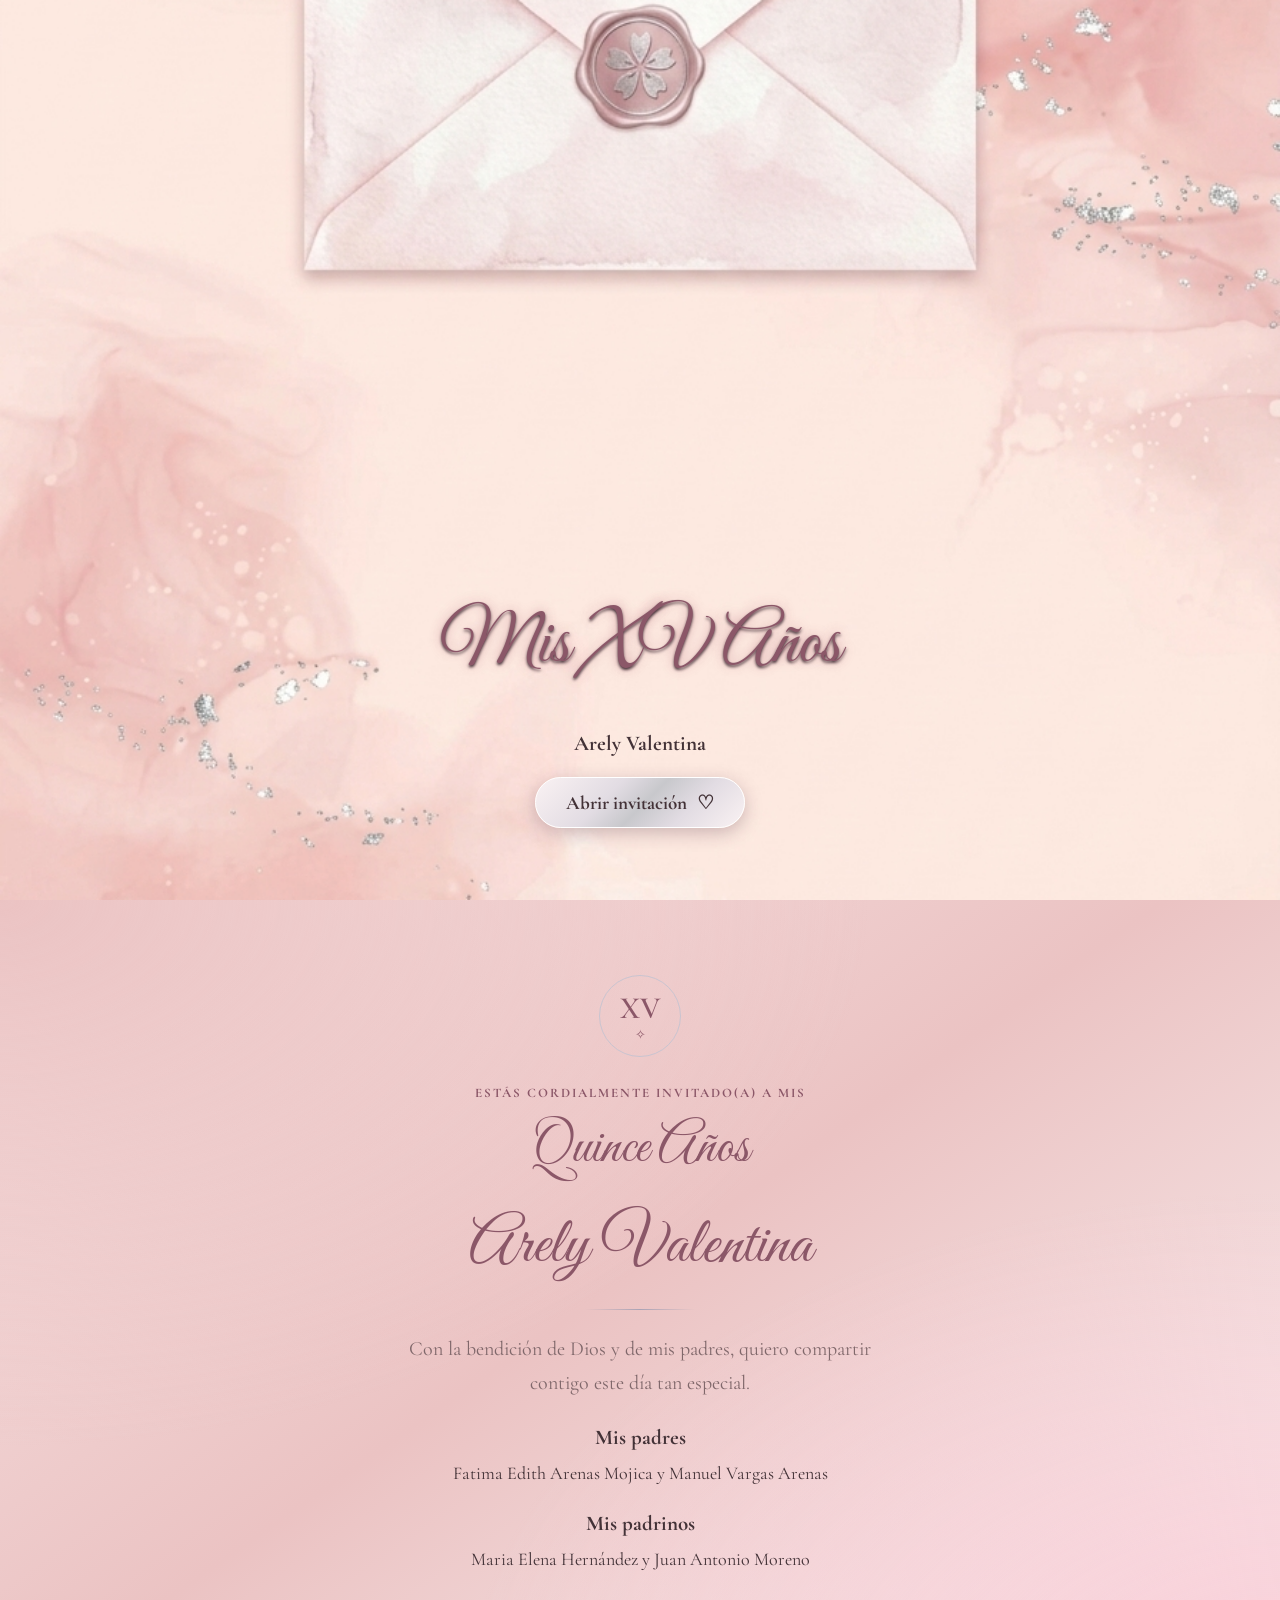
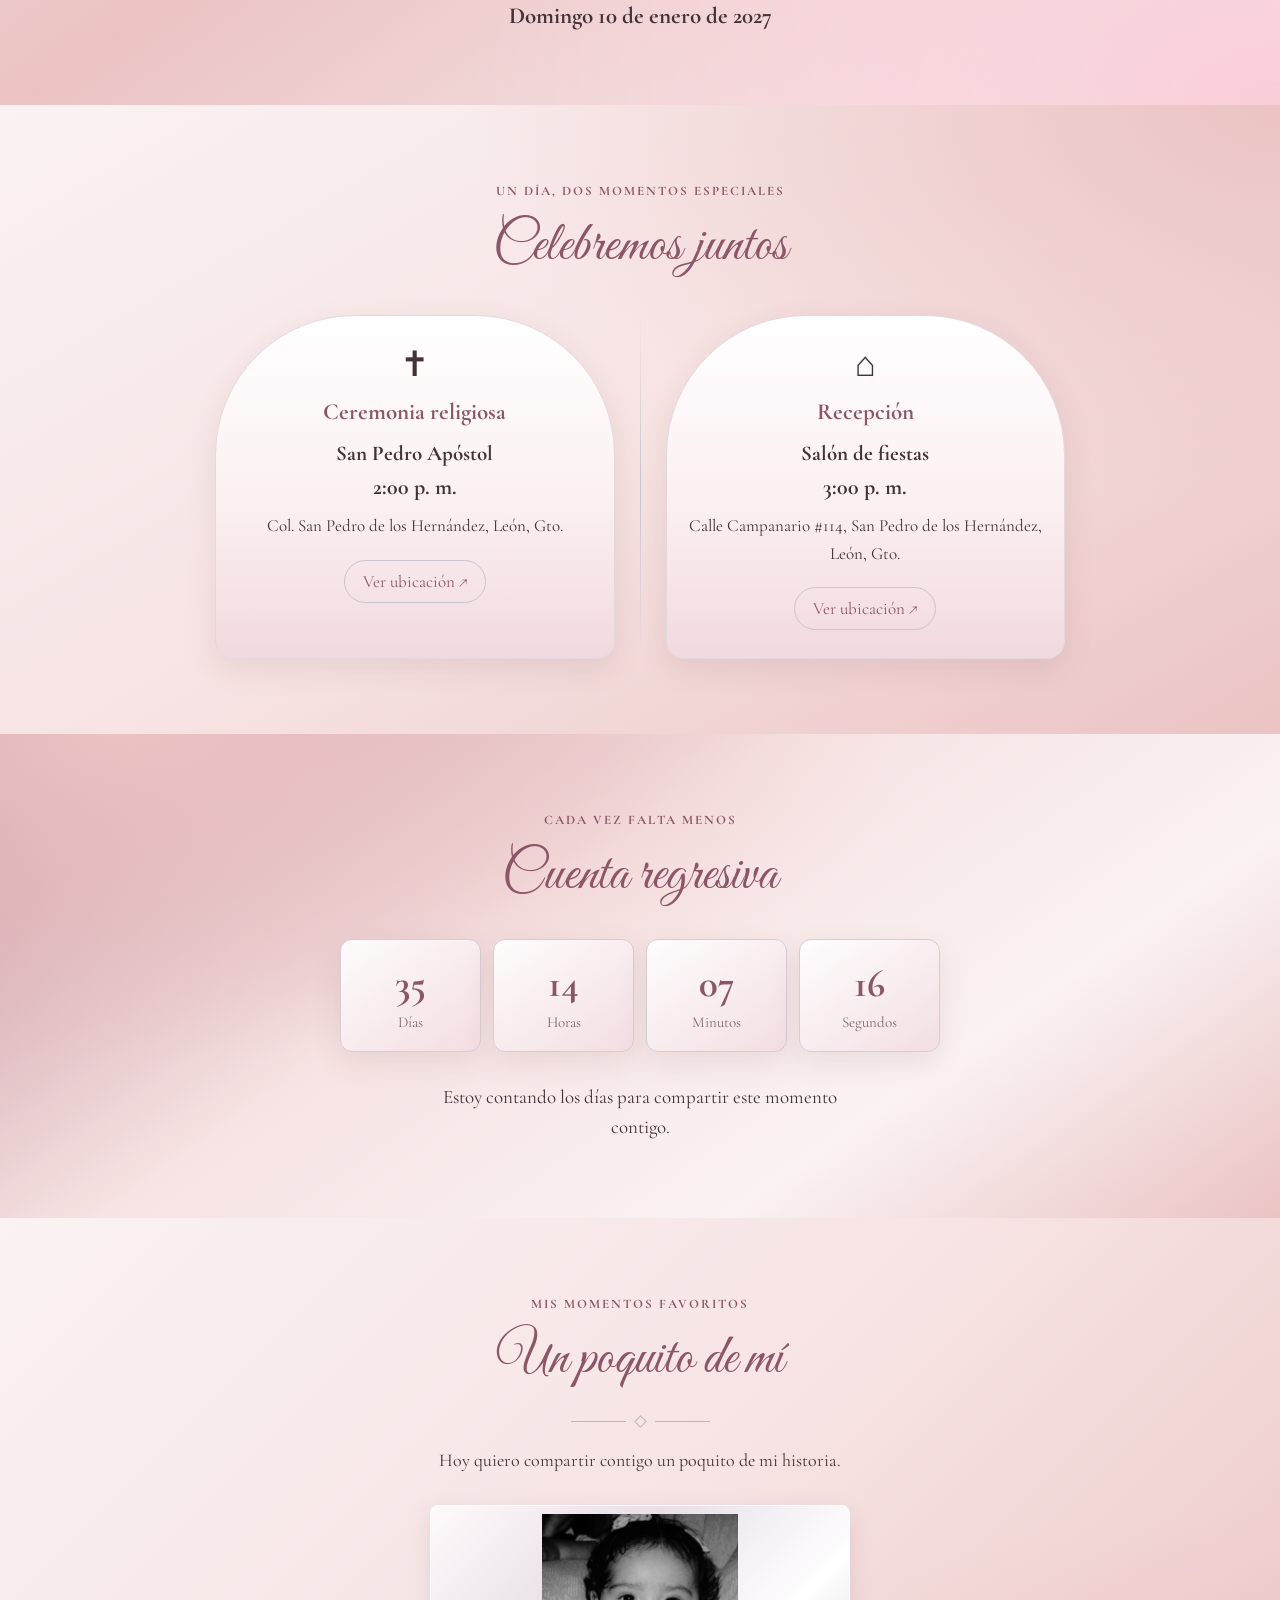
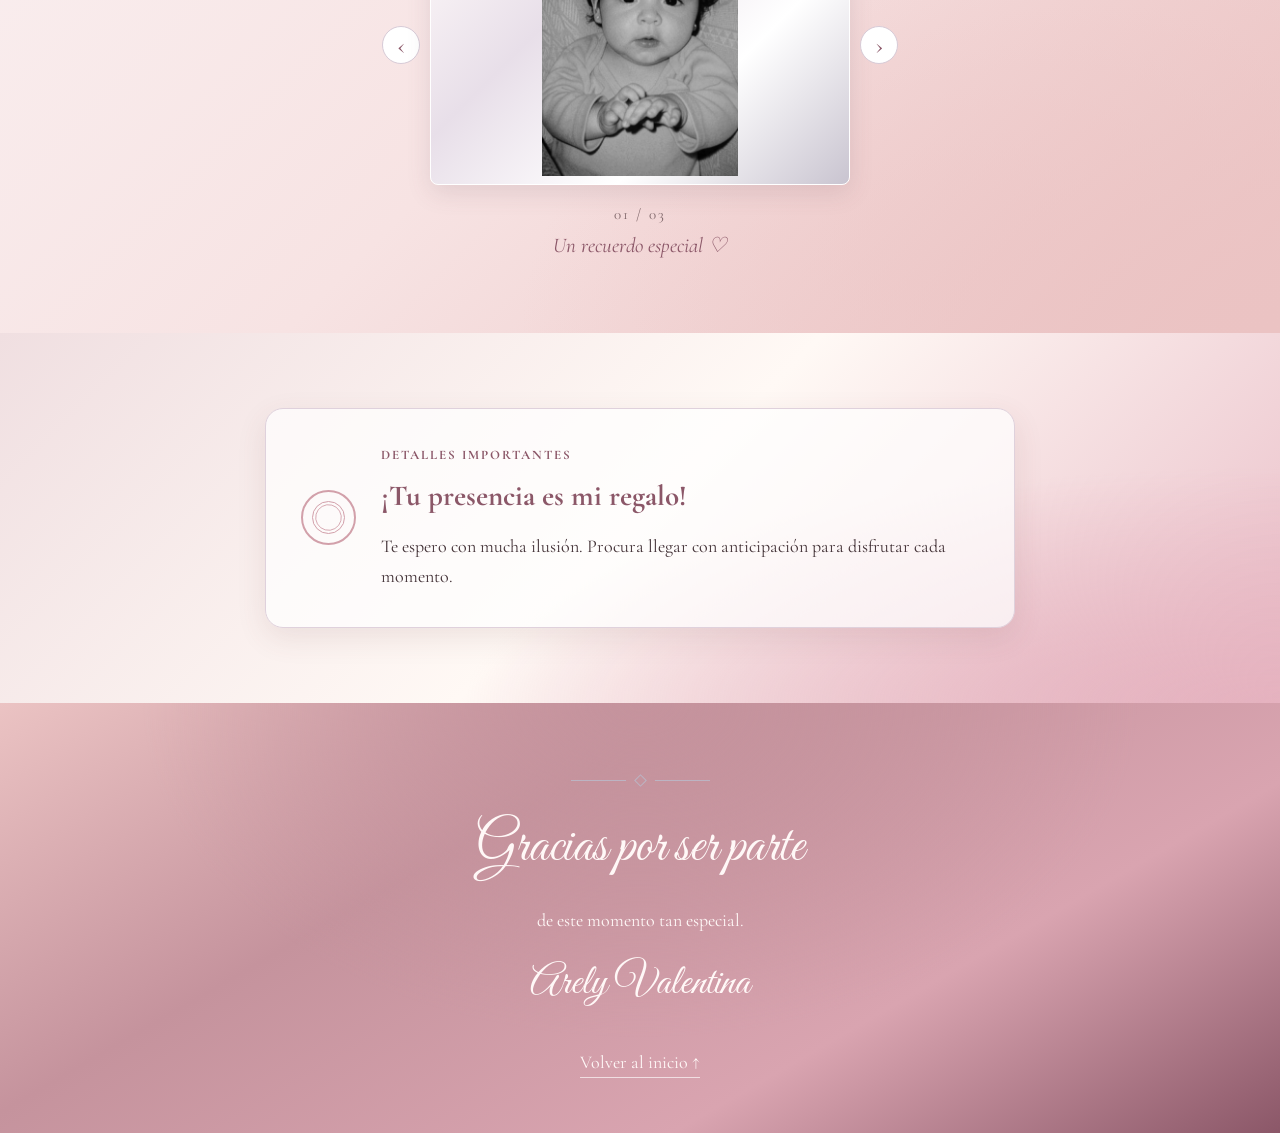
==== commit a589cf48: "cambiocancionyfoto" ====
--- a/index.html
+++ b/index.html
@@ -276,11 +276,13 @@
 
 <!-- MÚSICA: SIN BOTÓN -->
 <audio id="invitationAudio" preload="auto" loop>
-  <source src="assets/Angela Aguilar y Pepe Aguilar - Tu Sangre En Mi Cuerpo KARAOKE.mp3" type="audio/mpeg">
+  <source src="assets/Taylor Swift - Daylight (Music Video) Bridge Only.mp3" type="audio/mpeg">
 </audio>
 
 <script src="datos.js"></script>
 <script src="script.js"></script>
 
+
+
 </body>
 </html>
